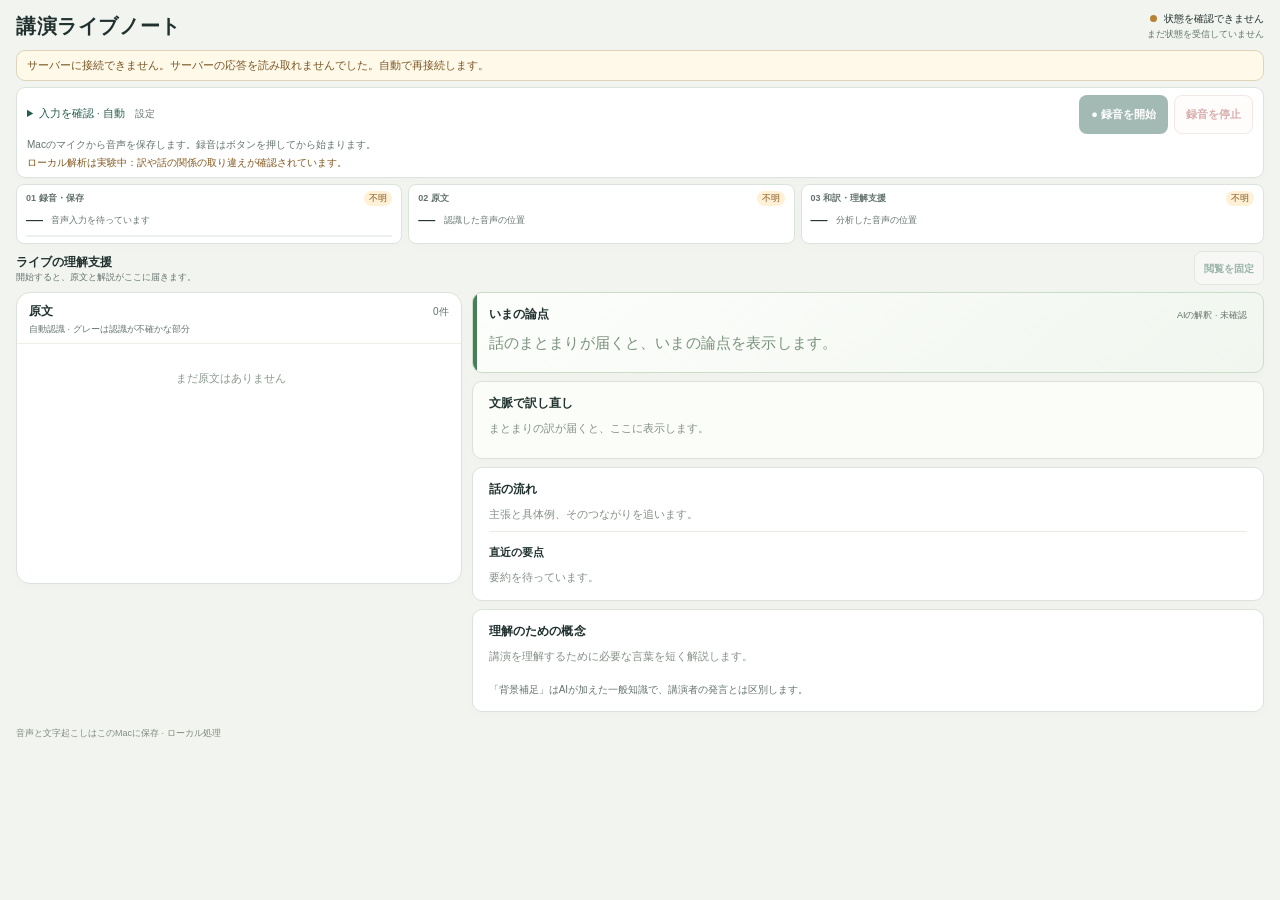
==== audio-array/lecture-dashboard/index.html @ 976c4508 "Initial standalone live lecture translation v0.9.0" ====
<!doctype html>
<html lang="ja">
<head>
  <meta charset="utf-8">
  <meta name="viewport" content="width=device-width, initial-scale=1">
  <meta name="color-scheme" content="light">
  <title>講演ライブノート</title>
  <link rel="stylesheet" href="style.css">
  <script src="app.js" defer></script>
</head>
<body>
  <header class="page-header">
    <div><p class="eyebrow">MACBOOK · 1 CHANNEL</p><h1>講演ライブノート</h1><p class="intro">聴きながら、いまの論点とつながりをつかむ。</p></div>
    <div class="connection"><span id="connection-dot" class="status-dot" data-tone="muted"></span><span id="connection-text">接続を確認中</span><small id="observed-at">サーバーの状態を取得しています</small></div>
  </header>
  <main>
    <div id="connection-warning" class="notice warning" role="status" hidden></div>
    <div id="session-message" class="notice reading-notice" role="status" hidden></div>
    <section class="setup panel" aria-label="録音の操作">
      <details id="setup-settings" class="setup-settings"><summary><span id="settings-summary">入力・言語・モデルを確認</span><span class="settings-hint">設定</span></summary>
      <div class="setup-fields">
        <label class="device-field">音声入力<select id="device-select"><option value="">入力を確認中…</option></select></label>
        <button id="devices-button" class="icon-button" type="button" title="音声入力を再取得" aria-label="音声入力を再取得">↻</button>
        <label>講演の言語<select id="language-select"><option value="auto">自動（日英）</option><option value="en">英語</option><option value="ja">日本語</option></select></label>
        <label>理解支援<select id="provider-select"><option value="local">ローカルAI</option><option value="off">オフ（原文のみ）</option></select></label>
      </div>
      <div class="setup-foot"><details><summary id="model-setting-summary">モデル設定</summary><label>モデル名（空欄で既定）<input id="model-input" type="text" placeholder="サーバーの既定モデル" autocomplete="off" maxlength="100" list="model-options"><datalist id="model-options"></datalist></label></details></div>
      <p id="cloud-notice" class="cloud-notice" hidden></p>
      <details id="preflight-details" class="preflight-details" hidden><summary id="preflight-summary">準備確認</summary><p id="preflight-message"></p><ul id="preflight-checks"></ul></details>
      <details id="agenda-card" class="agenda-card" hidden><summary id="agenda-heading">当日の予定</summary><ol id="agenda-list" class="agenda-list"></ol><p class="section-caption">予定の表示のみ。録音は自動で開始・停止しません。</p></details>
      </details>
      <div class="record-actions"><button id="start-button" class="button primary" type="button" disabled><span aria-hidden="true">●</span> 録音を開始</button><button id="stop-button" class="button stop" type="button" disabled>録音を停止</button></div>
      <p id="setup-hint" class="setup-hint">録音は開始ボタンを押してから始まります。</p>
      <p id="local-quality-note" class="quality-note">ローカル解析は実験中：訳や話の関係の取り違えが確認されています。</p>
      <p id="devices-error" class="error-text" hidden></p>
      <p id="action-message" class="action-message" role="status" hidden></p>
    </section>

    <section class="pipeline" aria-label="処理の進行">
      <div class="stage panel"><div class="stage-heading"><h2>01 <span id="capture-label">録音・保存</span></h2><span id="capture-state" class="pill" data-tone="muted">確認中</span></div><div class="stage-value" id="capture-time">—</div><div class="meter" role="meter" id="input-meter" aria-label="入力レベル" aria-valuemin="-60" aria-valuemax="0" aria-valuenow="-60"><span id="input-meter-fill"></span></div><p id="capture-detail" class="stage-detail">音声入力を待っています</p><p id="capture-error" class="error-text" hidden></p></div>
      <div class="stage panel"><div class="stage-heading"><h2>02 原文</h2><span id="asr-state" class="pill" data-tone="muted">待機</span></div><div class="stage-value" id="asr-time">—</div><p id="asr-detail" class="stage-detail">認識した音声の位置</p><p id="asr-error" class="error-text" hidden></p><details id="asr-failures" class="failed-intervals" hidden><summary id="asr-failures-summary">未認識の区間</summary><ul id="asr-failures-list"></ul></details></div>
      <div class="stage panel"><div class="stage-heading"><h2>03 和訳・理解支援</h2><span id="analysis-state" class="pill" data-tone="muted">待機</span></div><div class="stage-value" id="analysis-time">—</div><p id="analysis-detail" class="stage-detail">分析した音声の位置</p><p id="analysis-error" class="error-text" hidden></p><button id="retry-button" class="text-button" type="button" hidden>分析を再試行</button></div>
    </section>

    <div class="reading-toolbar"><div><h2 id="session-title">ライブの理解支援</h2><p id="session-detail">開始すると、原文と解説がここに届きます。</p></div><div class="reading-actions"><span id="new-count" class="new-count" hidden></span><button id="freeze-button" class="button secondary" type="button" aria-pressed="false" disabled>閲覧を固定</button><button id="latest-button" class="button primary small" type="button" hidden>最新へ戻る</button></div></div>
    <p id="freeze-notice" class="notice reading-notice" role="status" hidden>表示を固定しています。録音と処理は継続します。</p>

    <div class="reading-grid">
      <section class="panel transcript-panel" aria-labelledby="transcript-heading"><div class="section-heading"><div><h2 id="transcript-heading">原文</h2><p class="section-caption">自動認識 · グレーは認識が不確かな部分</p></div><span id="line-count" class="count">0件</span></div><div id="transcript" class="transcript" tabindex="0" aria-label="講演の原文"><div id="transcript-empty" class="transcript-empty"><p>まだ原文はありません</p></div></div></section>
      <div class="understanding-column">
        <details id="analysis-history" class="panel history-panel" hidden><summary><span id="history-heading">これまでの分析</span><span class="history-hint">選ぶと、その時点の解説を表示</span></summary><p id="history-caption" class="section-caption">画面には最新60件まで表示します。時刻は分析が根拠にした発言の位置です。</p><ol id="history-list" class="history-list" aria-label="分析履歴"></ol></details>
        <section class="focus panel" aria-labelledby="focus-heading"><div class="section-heading"><h2 id="focus-heading">いまの論点</h2><span class="ai-label">AIの解釈 · 未確認</span></div><p id="headline" class="headline empty">話のまとまりが届くと、いまの論点を表示します。</p><div id="headline-sources" class="sources"></div><details id="analysis-coverage" class="analysis-coverage" hidden><summary id="coverage-summary">参照した発言</summary><p id="analysis-caption" class="section-caption">その時点までの発言をもとに更新します。</p><p id="coverage-explanation">範囲内の全発言を参照した意味ではありません。直近の発言に、必要な過去の根拠を加えた抜粋です。</p><ul id="coverage-list"></ul></details></section>
        <section class="panel content-panel translation-panel" aria-labelledby="translation-heading"><div class="section-heading"><h2 id="translation-heading">文脈で訳し直し</h2><span id="translation-range" class="count"></span></div><p id="translation-status" class="translation-status" role="status" hidden></p><p id="translation-error" class="error-text" hidden></p><button id="translation-retry-button" class="text-button" type="button" hidden>翻訳を再試行</button><div id="translation-blocks" class="translation-blocks" tabindex="0" aria-label="公開された訳の履歴"></div><p id="translation-empty" class="empty">まとまりの訳が届くと、ここに表示します。</p><p id="translation-caption" class="section-caption"></p></section>
        <section class="panel content-panel" aria-labelledby="flow-heading"><div class="section-heading"><h2 id="flow-heading">話の流れ</h2></div><ol id="flow-list" class="flow-list"></ol><p id="flow-empty" class="empty">主張と具体例、そのつながりを追います。</p><div class="summary-section"><h3 id="summary-heading">直近の要点</h3><ul id="summary-list" class="summary-list"></ul><p id="summary-empty" class="empty">要約を待っています。</p></div></section>
        <section class="panel content-panel" aria-labelledby="concepts-heading"><div class="section-heading"><h2 id="concepts-heading">理解のための概念</h2></div><div id="concepts-list" class="concepts-list"></div><p id="concepts-empty" class="empty">講演を理解するために必要な言葉を短く解説します。</p><p class="section-caption">「背景補足」はAIが加えた一般知識で、講演者の発言とは区別します。</p></section>
      </div>
    </div>
  </main>
  <footer><span id="processing-caption">原音はこのMacに保存</span><span id="model-caption"></span></footer>
</body>
</html>
---- audio-array/lecture-dashboard/style.css ----
:root{--ink:#20312f;--muted:#64736f;--line:#dbe3dc;--page:#f2f4ef;--card:#fff;--green:#245d4d;--pale:#e4eee6;--amber:#82551b;--red:#a23e39;--shadow:0 3px 14px #23362a04}
*{box-sizing:border-box}body{margin:0;background:var(--page);color:var(--ink);font-family:-apple-system,BlinkMacSystemFont,"Hiragino Kaku Gothic ProN","Yu Gothic",sans-serif;font-size:14px;line-height:1.7}button,input,select{font:inherit}button,select,summary{cursor:pointer}button:disabled,select:disabled{cursor:default}button:disabled{opacity:.42}button:focus-visible,select:focus-visible,input:focus-visible,summary:focus-visible,[tabindex]:focus-visible{outline:3px solid #9e692b;outline-offset:3px}[hidden]{display:none!important}.page-header,main,footer{width:min(1320px,calc(100% - 64px));margin:auto}.page-header{padding:38px 0 26px;display:flex;justify-content:space-between;gap:24px;align-items:center}.eyebrow{font-size:10px;font-weight:700;letter-spacing:.2em;color:var(--green);margin:0 0 8px}h1,h2,h3,p{margin:0}h1{font-size:28px;font-weight:650;letter-spacing:.03em;line-height:1.4}.intro{color:var(--muted);margin-top:7px;font-size:13px}.connection{text-align:right;font-size:12px;white-space:nowrap}.connection small{display:block;color:var(--muted);font-size:11px}.status-dot{display:inline-block;width:7px;height:7px;border-radius:50%;background:#9ba59e;margin-right:7px}.status-dot[data-tone=good]{background:#408368}.status-dot[data-tone=warning]{background:#b88034}.panel{border:1px solid var(--line);border-radius:14px;background:var(--card);box-shadow:var(--shadow)}.setup{padding:19px 22px;display:grid;grid-template-columns:minmax(0,1fr) auto;gap:10px 22px}.setup-fields{display:flex;gap:12px;align-items:end}.setup label{display:flex;flex-direction:column;gap:5px;font-size:11px;font-weight:600;color:var(--muted)}select,input{min-width:130px;color:var(--ink);background:#fbfcfa;border:1px solid #cfdad1;border-radius:7px;padding:8px 28px 8px 10px;min-height:39px}.device-field{flex:1;max-width:330px}.device-field select{width:100%;min-width:140px;text-overflow:ellipsis}.icon-button{border:1px solid var(--line);border-radius:7px;background:white;color:var(--muted);font-size:20px;height:39px;width:36px;flex-shrink:0}.record-actions{display:flex;gap:8px;align-self:end}.button{border:1px solid transparent;border-radius:8px;padding:9px 14px;font-size:13px;font-weight:600;white-space:nowrap;line-height:1.5;transition:background .15s}.primary{background:var(--green);color:white}.primary:hover:not(:disabled){background:#184536}.primary span{font-size:10px;margin-right:5px}.stop{border-color:#e0c8c3;background:#fffafa;color:var(--red)}.stop:hover:not(:disabled){background:#fbece9}.secondary{background:white;border-color:#cbd7ce;color:var(--green)}.secondary:hover:not(:disabled){background:#eaf1eb}.small{padding:8px 12px}.setup-foot{grid-column:1/-1;display:flex;justify-content:space-between;gap:16px;color:var(--muted);font-size:11px}.setup-foot details{min-width:82px;text-align:right}.setup-foot details[open]{width:280px;max-width:100%}.setup-foot details label{margin-top:8px;text-align:left}.setup-foot input{width:100%;font-size:12px}.error-text{color:var(--red);font-size:12px;overflow-wrap:anywhere;white-space:pre-wrap;margin-top:8px}.setup>.error-text,.action-message{grid-column:1/-1}.action-message{font-size:12px;color:var(--green);padding-top:3px}.action-message[data-tone=warning]{color:var(--amber)}.notice{border:1px solid #ded4b9;background:#fff9e9;border-radius:9px;color:#795623;padding:11px 15px;font-size:12px;margin:0 0 14px;white-space:pre-wrap}.pipeline{display:grid;grid-template-columns:repeat(3,minmax(0,1fr));gap:14px;margin-top:14px}.stage{padding:17px 20px}.stage-heading{display:flex;justify-content:space-between;align-items:center;gap:8px}.stage h2{font-size:11px;font-weight:650;color:var(--muted);letter-spacing:.025em}.pill{font-size:10px;border-radius:20px;padding:2px 9px;background:#eef0ed;color:var(--muted);white-space:nowrap}.pill[data-tone=good]{background:#e7f1e9;color:#2c6a4c}.pill[data-tone=warning]{background:#fff0d6;color:var(--amber)}.pill[data-tone=error]{background:#ffebe8;color:var(--red)}.stage-value{font-size:29px;line-height:1.3;letter-spacing:.02em;font-variant-numeric:tabular-nums;margin:12px 0 7px;font-weight:500}.stage-detail{font-size:11px;color:var(--muted);min-height:19px}.meter{height:3px;background:#edf1ed;border-radius:3px;overflow:hidden;margin:8px 0 6px}.meter>span{height:100%;display:block;width:0;background:#629b76;transition:width .3s}.stage:not(:first-child) .stage-detail{margin-top:18px}.text-button{color:var(--green);font-size:12px;background:none;border:0;padding:5px 0;text-decoration:underline;text-underline-offset:3px}.reading-toolbar{display:flex;align-items:center;justify-content:space-between;gap:20px;padding:27px 1px 16px}.reading-toolbar h2{font-size:16px;font-weight:600;overflow-wrap:anywhere}.reading-toolbar p{font-size:11px;color:var(--muted);margin-top:3px}.reading-actions{display:flex;align-items:center;gap:10px}.new-count{font-size:11px;color:var(--green);white-space:nowrap}.reading-notice{background:#eaf0e8;color:var(--green);border-color:#cadbca}.reading-grid{display:grid;grid-template-columns:minmax(0,1fr) 330px;gap:18px}.main-column,.side-column{display:flex;flex-direction:column;gap:18px;min-width:0}.focus{padding:25px 28px;background:linear-gradient(140deg,#fcfefb,#f1f6ef);border-color:#cbdcc9;position:relative;overflow:hidden}.focus:before{content:"";position:absolute;left:0;top:0;bottom:0;width:4px;background:#477e58}.section-heading{display:flex;align-items:center;justify-content:space-between;gap:12px;margin-bottom:16px}.section-heading h2{font-size:13px;font-weight:650;letter-spacing:.01em}.ai-label{font-size:10px;line-height:1.5;color:var(--muted);white-space:nowrap}.headline{font-size:23px;line-height:1.7;letter-spacing:.01em;font-weight:550;white-space:pre-wrap;overflow-wrap:anywhere}.headline.empty{font-size:20px;font-weight:400;line-height:1.85;color:#79917c}.sources{display:flex;flex-wrap:wrap;gap:5px;margin-top:7px}.source-button{font-size:10px;font-variant-numeric:tabular-nums;border:1px solid #d5e0d4;border-radius:5px;background:#f7faf5;color:#42644d;padding:1px 6px;line-height:1.6}.source-button:hover:not(:disabled){background:#e3eddf}.flow-section{margin-top:23px;padding-top:18px;border-top:1px solid #d8e3d4}.flow-section h3{font-size:12px;font-weight:600;margin-bottom:12px}.flow-list{list-style:none;padding:0;margin:0;counter-reset:flow}.flow-list>li{position:relative;counter-increment:flow;padding:0 0 15px 29px;font-size:13px;line-height:1.85;white-space:pre-wrap;overflow-wrap:anywhere}.flow-list>li:last-child{padding-bottom:0}.flow-list>li:before{content:counter(flow);position:absolute;top:2px;left:0;width:19px;height:19px;border-radius:50%;background:#deead8;color:#466546;font-size:10px;line-height:19px;text-align:center;font-weight:600}.section-caption{font-size:10px;color:var(--muted);line-height:1.8;margin-top:17px;overflow-wrap:anywhere}.empty{color:#849087;font-size:12px;line-height:1.9}.content-panel{padding:22px 24px}.summary-list,.questions-list{list-style:none;margin:0;padding:0}.summary-list li,.questions-list li{padding:0 0 13px 15px;position:relative;white-space:pre-wrap;overflow-wrap:anywhere;font-size:13px}.summary-list li:last-child,.questions-list li:last-child{padding-bottom:0}.summary-list li:before{content:"";height:4px;width:4px;background:#7a9881;border-radius:50%;position:absolute;left:0;top:11px}.questions-list li{padding-left:21px}.questions-list li:before{content:"?";position:absolute;left:0;top:1px;color:#718f70;font-size:13px;font-weight:600}.questions-panel{background:#fafcf8}.concept{padding:15px 0;border-bottom:1px solid #e4e9e1}.concept:first-child{padding-top:0}.concept:last-child{padding-bottom:0;border-bottom:none}.concept-header{display:flex;flex-wrap:wrap;align-items:center;gap:8px;margin-bottom:6px}.concept h3{font-size:14px;overflow-wrap:anywhere;max-width:100%}.basis{font-size:9px;color:#4f7560;background:#edf3ec;border-radius:4px;padding:1px 5px}.basis[data-background=true]{color:#8a662e;background:#faf1dd}.concept>p{font-size:12px;color:#52635b;white-space:pre-wrap;overflow-wrap:anywhere}.transcript-panel{overflow:hidden}.transcript-panel>.section-heading{padding:20px 24px 14px;margin:0}.transcript-panel .section-caption{margin-top:5px}.count{font-size:10px;color:var(--muted);white-space:nowrap}.transcript{max-height:540px;min-height:230px;overflow:auto;scrollbar-gutter:stable;border-top:1px solid #edf0e9}.transcript-empty{padding:34px 22px;text-align:center;color:#8a978d;font-size:13px}.transcript-empty>span{font-size:34px;line-height:1.3;color:#9bac9b}.transcript-empty small{font-size:11px}.transcript-line{padding:16px 24px;border-bottom:1px solid #edf0e9;scroll-margin:12px}.transcript-line:last-child{border-bottom:0}.transcript-line:focus{outline-offset:-3px;background:#fff9e4}.line-meta{display:flex;align-items:center;gap:8px;font-size:10px;color:#7b8a7e;margin-bottom:5px;font-variant-numeric:tabular-nums}.uncertain{color:#a16e26;background:#fbf0d9;border-radius:3px;padding:0 5px}.line-original{font-size:13px;line-height:1.9;overflow-wrap:anywhere;white-space:pre-wrap}.line-translation{font-size:13px;line-height:1.9;color:#395f4b;overflow-wrap:anywhere;white-space:pre-wrap;margin-top:7px;padding-left:10px;border-left:2px solid #cbdcca}.translation-pending{font-size:10px;color:#94a08f;margin-top:5px}footer{padding:27px 0 32px;color:#7f8a80;font-size:10px}footer span:not(:empty):before{content:" · "}
.failed-intervals{font-size:11px;color:var(--amber);margin-top:7px}.failed-intervals ul{padding-left:18px;margin:5px 0 0;max-height:130px;overflow:auto;font-variant-numeric:tabular-nums}
.history-panel{padding:16px 22px}.history-panel>summary{font-size:12px;font-weight:600;color:var(--green)}.history-hint{display:inline-block;margin-left:12px;font-size:10px;font-weight:400;color:var(--muted)}.history-panel>.section-caption{margin-top:10px}.history-list{list-style:none;padding:0;margin:10px 0 0;max-height:260px;overflow:auto;scrollbar-gutter:stable}.history-list li+li{border-top:1px solid #e6ece3}.history-button{display:flex;align-items:baseline;gap:12px;width:100%;text-align:left;background:transparent;border:0;border-radius:6px;padding:11px 8px;color:var(--ink)}.history-button:hover{background:#f0f5ed}.history-button[aria-pressed=true]{background:#e5efdf;color:var(--green)}.history-time{flex-shrink:0;min-width:45px;font-size:11px;font-variant-numeric:tabular-nums;color:var(--green)}.history-headline{font-size:12px;line-height:1.8;overflow-wrap:anywhere}.history-button:focus-visible{outline-offset:-3px}
.analysis-coverage{font-size:10px;color:var(--muted);margin-top:10px}.analysis-coverage summary{color:#4f7058}.analysis-coverage>p{margin-top:8px}.analysis-coverage ul{padding:0;list-style:none;max-height:170px;overflow:auto;margin:8px 0 0}.analysis-coverage li{display:flex;align-items:center;gap:8px;padding:4px 0;font-variant-numeric:tabular-nums}.analysis-coverage li>span{min-width:80px}
.quality-note{grid-column:1/-1;font-size:11px;color:var(--amber)}
.cloud-notice{grid-column:1/-1;font-size:11px;color:var(--muted);line-height:1.8;white-space:pre-line}footer #processing-caption:before{content:none}
.preflight-details{grid-column:1/-1;font-size:11px;color:var(--muted)}.preflight-details summary{color:var(--green)}.preflight-details summary[data-tone=warning]{color:var(--amber)}.preflight-details>p{margin-top:6px}.preflight-details ul{list-style:none;padding:0;margin:6px 0;display:grid;grid-template-columns:repeat(2,minmax(0,1fr));gap:6px 18px}.preflight-details li{display:flex;flex-direction:column}.preflight-details strong{font-weight:600;color:var(--green)}.preflight-details li[data-tone=warning] strong{color:var(--amber)}.preflight-details span{overflow-wrap:anywhere}.agenda-card>summary{font-size:12px;font-weight:600;color:var(--green)}.agenda-list{list-style:none;margin:10px 0 0;padding:0;font-size:11px}.agenda-list li{display:flex;gap:10px;padding:4px 0;line-height:1.55}.agenda-list time{min-width:38px;font-variant-numeric:tabular-nums;color:var(--green)}.agenda-list span{overflow-wrap:anywhere}.agenda-card .section-caption{font-size:9px}
/* Keep the live argument in the first desktop viewport; controls retain their hit area. */
@media(min-width:1101px){
  .page-header{padding:8px 0}
  .eyebrow{font-size:8px;line-height:1.3;margin-bottom:2px}
  .page-header h1{font-size:22px;line-height:1.3}
  .intro{font-size:11px;line-height:1.5;margin-top:2px}
  .notice{padding:6px 12px;margin-bottom:8px;line-height:1.5}
  .setup{padding:10px 18px;gap:4px 16px}
  .setup label{font-size:10px;line-height:1.4;gap:3px}
  .setup select,.setup input{min-height:39px;font-size:12px;line-height:1.4}
  .record-actions .button,.reading-actions .button{min-height:39px}
  .setup-foot{font-size:10px;line-height:1.5}
  .quality-note,.cloud-notice,.action-message{font-size:10px;line-height:1.5}
  .pipeline{gap:10px;margin-top:10px}
  .stage{padding:9px 14px}
  .stage h2{font-size:10px;line-height:1.4}
  .stage-value{font-size:24px;line-height:1.2;margin:5px 0 2px}
  .meter{margin:3px 0}
  .stage-detail{font-size:10px;line-height:1.5;min-height:15px}
  .stage:not(:first-child) .stage-detail{margin-top:9px}
  .reading-toolbar{padding:10px 1px 6px}
  .reading-toolbar h2{font-size:14px;line-height:1.4}
  .reading-toolbar p{font-size:10px;line-height:1.5;margin-top:2px}
  .reading-grid{gap:14px}
  .main-column,.side-column{gap:10px}
  .history-panel{padding:7px 18px}
  .history-panel>summary{line-height:1.6}
  .focus{padding:16px 24px}
  .section-heading{margin-bottom:8px}
  .section-heading h2{line-height:1.4}
  .headline{font-size:21px;line-height:1.55}
  .headline.empty{font-size:18px;line-height:1.6}
  .flow-section{margin-top:16px;padding-top:12px}
  .flow-section h3{margin-bottom:8px}
  .flow-list>li{padding-bottom:10px}
  .content-panel{padding:18px 22px}
}
@media(min-width:1440px){.page-header,main,footer{width:min(1360px,calc(100% - 96px))}.reading-grid{grid-template-columns:minmax(0,1fr) 370px}}
@media(max-width:1100px){.setup{grid-template-columns:1fr}.setup-fields{flex-wrap:wrap}.record-actions{justify-self:start}.setup-foot{flex-wrap:wrap}.reading-grid{grid-template-columns:minmax(0,1fr) 290px}.focus{padding:22px}.content-panel{padding:20px}.stage{padding:15px}.stage-heading{align-items:start}.stage h2{max-width:90px}}
@media(max-width:780px){.page-header,main,footer{width:calc(100% - 32px)}.page-header{padding:25px 0 20px;align-items:start}.page-header h1{font-size:23px}.eyebrow{font-size:8px}.connection{font-size:10px;padding-top:3px}.connection small{max-width:125px;font-size:9px;white-space:normal}.intro{font-size:11px}.setup{padding:16px}.setup-fields{gap:10px}.device-field{max-width:none;flex-basis:calc(100% - 46px)}.setup-fields>label:not(.device-field){flex:1}.setup-fields select{min-width:0}.setup-foot{font-size:10px}.pipeline{gap:8px}.stage{padding:12px 10px}.stage-heading{flex-direction:column;gap:6px}.stage h2{max-width:none;font-size:9px}.pill{font-size:9px;padding:1px 6px}.stage-value{font-size:24px}.stage-detail{font-size:9px;line-height:1.7}.reading-grid{grid-template-columns:1fr}.side-column{display:grid;grid-template-columns:1fr 1fr;align-items:start}.reading-toolbar{align-items:start;padding-top:24px}.reading-toolbar h2{font-size:14px}.reading-actions{gap:7px;flex-wrap:wrap;justify-content:end}.reading-actions .button{font-size:11px;padding:8px 10px}.new-count{width:100%;text-align:right;font-size:10px}.headline{font-size:21px}.main-column,.side-column,.reading-grid{gap:14px}.transcript{max-height:420px}.stage:not(:first-child) .stage-detail{margin-top:18px}}
@media(max-width:480px){.page-header{gap:10px}.page-header h1{font-size:21px}.intro{max-width:200px}.connection small{max-width:100px}.setup-fields{gap:8px}.record-actions{width:100%}.record-actions .button{flex:1;font-size:12px}.side-column{grid-template-columns:1fr}.focus,.content-panel{padding:20px}.section-heading{gap:8px}.section-heading h2{font-size:12px}.ai-label{font-size:9px}.headline.empty{font-size:17px}.stage-value{font-size:21px}.stage h2{font-size:8px}.stage-detail{font-size:8px}.reading-toolbar>div:first-child{min-width:0}.reading-actions{flex-shrink:0;max-width:155px}.transcript-line{padding:15px 19px}.transcript-panel>.section-heading{padding:18px 19px 12px}.transcript-panel .section-caption{font-size:9px}}
@media(prefers-reduced-motion:reduce){*{transition:none!important;scroll-behavior:auto!important}}

/* Reading workspace: original speech stays beside the interpretation. */
.page-header,main,footer{width:min(1320px,calc(100% - 32px))}
.page-header{padding:10px 0 8px;gap:16px}.page-header h1{font-size:20px;line-height:1.4}.eyebrow,.intro{display:none}.connection{font-size:10px}.connection small{font-size:9px}
.notice{padding:6px 10px;margin-bottom:6px;font-size:11px;line-height:1.5}
.setup{padding:7px 10px;grid-template-columns:minmax(0,1fr) auto;gap:3px 12px;border-radius:9px}.setup-settings{min-width:0;align-self:start}.setup-settings>summary{min-height:39px;padding:9px 0;font-size:11px;color:var(--green);white-space:nowrap;overflow:hidden;text-overflow:ellipsis}.settings-hint{margin-left:10px;color:var(--muted);font-size:10px}.setup-fields{flex-wrap:wrap;gap:8px;margin:8px 0;align-items:end}.setup label{font-size:10px;gap:3px}.setup select,.setup input{min-height:39px;font-size:12px}.setup-fields>label{min-width:0}.device-field{max-width:none;flex:1;min-width:180px!important}.setup-foot{display:block;font-size:10px;margin:8px 0}.setup-foot details{text-align:left;min-width:0}.setup-foot details[open]{width:100%}.setup .preflight-details{margin:7px 0}.setup .preflight-details ul{grid-template-columns:1fr}.setup .agenda-card{margin-top:8px}.record-actions{align-self:start;justify-self:end;gap:6px}.record-actions .button{min-height:39px;font-size:11px;padding:8px 11px}.setup-hint,.quality-note{grid-column:1/-1;font-size:10px;line-height:1.5;color:var(--muted)}.quality-note{color:var(--amber)}.cloud-notice{font-size:10px;line-height:1.7;margin:5px 0}.action-message{font-size:11px;line-height:1.5}
.pipeline{grid-template-columns:1fr 1fr 1.2fr;gap:6px;margin-top:6px}.stage{display:grid;grid-template-columns:auto minmax(0,1fr);column-gap:8px;padding:6px 9px;border-radius:8px;align-content:start}.stage-heading{grid-column:1/-1;display:flex;flex-direction:row;align-items:center;gap:5px;margin-bottom:2px}.stage h2{font-size:9px;line-height:1.4;max-width:none;letter-spacing:0}.pill{font-size:9px;line-height:1.5;padding:1px 5px}.stage-value{grid-row:2;grid-column:1;font-size:17px;line-height:1.4;margin:0}.stage-detail,.stage:not(:first-child) .stage-detail{grid-row:2;grid-column:2;font-size:9px;line-height:1.4;min-height:0;margin:0;align-self:center;overflow-wrap:anywhere}.meter{grid-column:1/-1;grid-row:3;height:2px;margin:3px 0 0}.stage .error-text,.stage .failed-intervals,.stage .text-button{grid-column:1/-1;font-size:10px;margin-top:4px}
.reading-toolbar{padding:7px 0;gap:8px;align-items:center}.reading-toolbar h2{font-size:12px;line-height:1.5}.reading-toolbar p{font-size:9px;line-height:1.4;max-width:420px;white-space:nowrap;overflow:hidden;text-overflow:ellipsis;margin:0}.reading-actions{gap:6px;flex-wrap:wrap}.reading-actions .button{min-height:34px;font-size:10px;padding:6px 9px}.new-count{font-size:10px}
.reading-grid{display:grid;grid-template-columns:minmax(200px,.36fr) minmax(0,.64fr);gap:10px;align-items:start}.understanding-column{min-width:0;display:flex;flex-direction:column;gap:8px}.transcript-panel{position:sticky;top:8px;min-width:0;align-self:start}.transcript-panel>.section-heading{padding:10px 12px 8px;align-items:start;gap:6px}.transcript-panel .section-caption{font-size:9px;line-height:1.4;margin-top:3px}.transcript{max-height:calc(100dvh - 280px);min-height:240px;overflow:auto;scrollbar-gutter:stable;padding:5px 0}.transcript-line{padding:4px 12px;border:0;scroll-margin:8px}.line-original{font-size:12px;line-height:1.8;color:inherit}.transcript-line.uncertain-source{color:#8b9390}.transcript-line:focus{background:#fff5d6;outline-offset:-2px}.transcript-empty{padding:20px 12px;font-size:11px}
.focus,.content-panel{padding:13px 16px;border-radius:10px}.section-heading{margin-bottom:7px;align-items:baseline}.section-heading h2{font-size:12px;line-height:1.4}.ai-label{font-size:9px;white-space:nowrap}.headline{font-size:19px;line-height:1.55}.headline.empty{font-size:15px;line-height:1.7}.section-caption{font-size:10px;line-height:1.6}.sources{margin-top:4px}.source-disclosure{font-size:9px;color:var(--muted)}.source-disclosure>summary{display:list-item;width:max-content;line-height:1.5}.source-chips{display:flex;flex-wrap:wrap;gap:4px;padding:5px 0}.source-button{font-size:9px;padding:2px 5px}.analysis-coverage{font-size:9px;margin-top:5px}.analysis-coverage>p{margin-top:5px}.analysis-coverage li{padding:2px 0}.history-panel{padding:6px 12px;border-radius:8px}.history-panel>summary{font-size:10px;line-height:1.5}.history-hint{font-size:9px;margin-left:7px}
.translation-panel{background:#fbfdf8}.translation-panel .section-heading{flex-wrap:wrap;gap:3px 10px}.translation-blocks{max-height:280px;overflow:auto;scrollbar-gutter:stable}.translation-block+.translation-block{border-top:1px solid #e3eadf;padding-top:9px;margin-top:9px}.block-translation-text{font-size:14px;line-height:1.9;white-space:pre-wrap;overflow-wrap:anywhere;color:#2d463a}.block-evidence{display:flex;align-items:baseline;gap:9px;margin-top:5px}.block-range{font-size:9px;color:var(--muted);font-variant-numeric:tabular-nums}.translation-panel>.section-caption{margin-top:7px;font-size:9px}.translation-panel .empty{font-size:11px}.flow-list>li{padding-bottom:9px}.flow-list p,.summary-list p{font-size:12px;line-height:1.75}.summary-section{border-top:1px solid #e6ece1;margin-top:8px;padding-top:11px}.summary-section h3{font-size:11px;margin-bottom:6px}.summary-list{font-size:12px}.summary-list li{margin-top:7px}.concept{padding:10px 0}.concept h3{font-size:12px}.concept>p{font-size:12px;line-height:1.75}.empty{font-size:11px;line-height:1.7}footer{padding:14px 0;font-size:9px}
@media(max-width:800px){.reading-grid{grid-template-columns:minmax(200px,.36fr) minmax(0,.64fr)}.history-hint{display:none}.focus,.content-panel{padding:11px 12px}.headline{font-size:17px}.block-translation-text{font-size:13px}.stage{padding:5px 7px;column-gap:5px}.stage-heading{gap:3px}.stage h2{font-size:8px}.pill{font-size:8px}.stage-detail,.stage:not(:first-child) .stage-detail{font-size:8px}.reading-toolbar p{max-width:260px}.setup-fields{gap:6px}.setup select{min-width:100px}.settings-hint{display:none}}
@media(max-width:560px){.page-header,main,footer{width:calc(100% - 20px)}.page-header h1{font-size:18px}.connection{font-size:9px}.connection small{max-width:110px}.setup{grid-template-columns:1fr}.record-actions{justify-self:start;grid-row:1}.record-actions .button{flex:none}.setup-settings>summary{min-height:30px;padding:5px 0}.reading-grid{grid-template-columns:1fr}.transcript-panel{position:static}.transcript{max-height:220px;min-height:120px}.reading-toolbar h2{font-size:11px}.reading-toolbar p{max-width:180px}.reading-actions{max-width:150px}.reading-actions .button{font-size:10px}.new-count{font-size:9px}.stage-heading{flex-wrap:wrap}.stage-value{font-size:16px}.stage-detail,.stage:not(:first-child) .stage-detail{font-size:8px}.translation-blocks{max-height:320px}.preflight-details ul{grid-template-columns:1fr}}

/* Newest visible utterance; gray text continues to indicate uncertain recognition. */
.transcript-line.latest-source{background:#fff4bf;box-shadow:inset 3px 0 #d4a72c}
.translation-status{font-size:10px;line-height:1.6;color:var(--muted);margin:0 0 7px;overflow-wrap:anywhere}.translation-status[data-tone=warning]{color:var(--amber)}.translation-panel>.error-text{font-size:10px;margin:0 0 6px}.translation-panel>.text-button{font-size:10px;margin:0 0 7px}
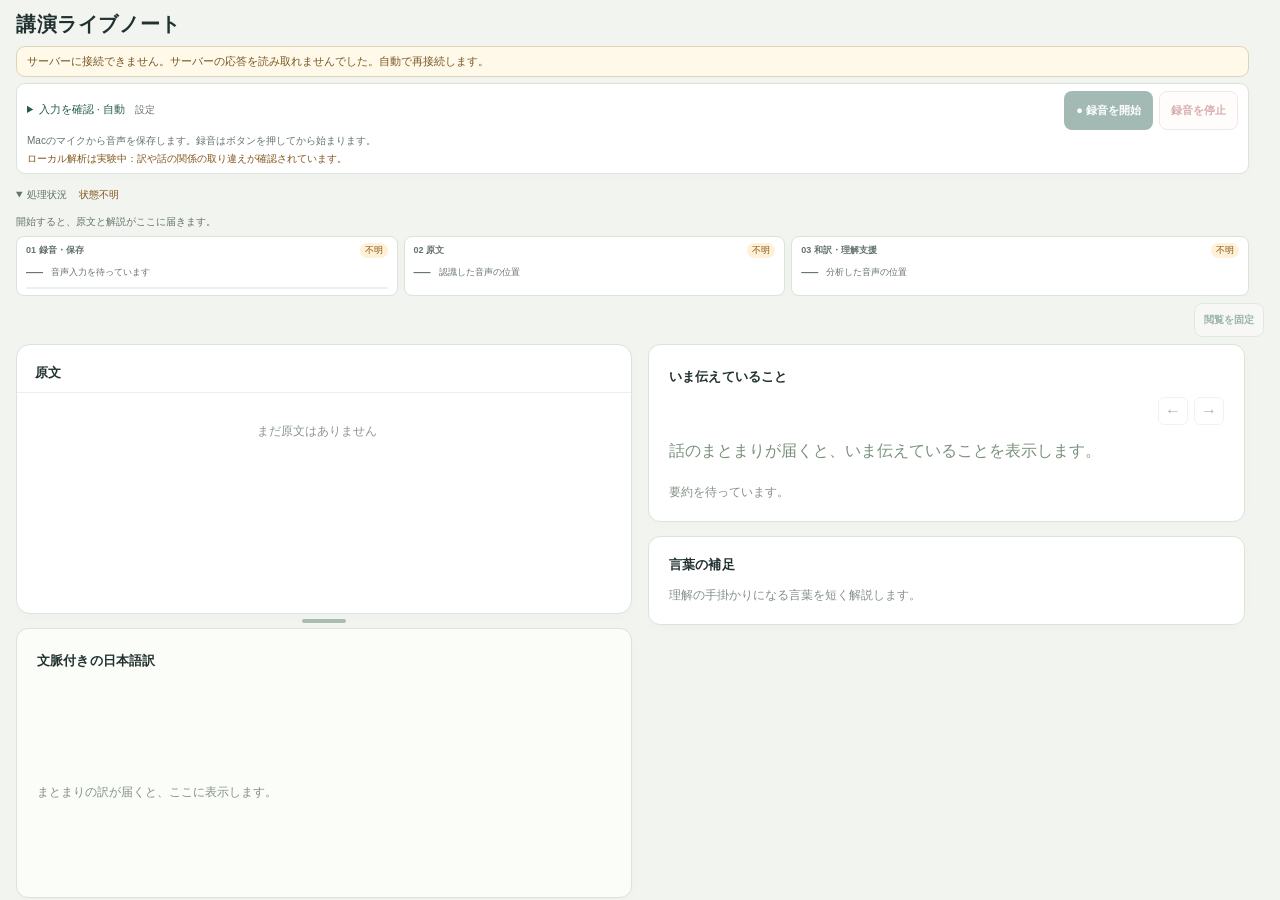
==== commit 62fd0356: "Preserve reading history and simplify the lecture dashboard" ====
--- a/audio-array/lecture-dashboard/index.html
+++ b/audio-array/lecture-dashboard/index.html
@@ -9,11 +9,9 @@
   <script src="app.js" defer></script>
 </head>
 <body>
-  <header class="page-header">
-    <div><p class="eyebrow">MACBOOK · 1 CHANNEL</p><h1>講演ライブノート</h1><p class="intro">聴きながら、いまの論点とつながりをつかむ。</p></div>
-    <div class="connection"><span id="connection-dot" class="status-dot" data-tone="muted"></span><span id="connection-text">接続を確認中</span><small id="observed-at">サーバーの状態を取得しています</small></div>
-  </header>
+  <header class="page-header"><h1>講演ライブノート</h1></header>
   <main>
+    <div class="controls-region">
     <div id="connection-warning" class="notice warning" role="status" hidden></div>
     <div id="session-message" class="notice reading-notice" role="status" hidden></div>
     <section class="setup panel" aria-label="録音の操作">
@@ -33,29 +31,70 @@
       <p id="setup-hint" class="setup-hint">録音は開始ボタンを押してから始まります。</p>
       <p id="local-quality-note" class="quality-note">ローカル解析は実験中：訳や話の関係の取り違えが確認されています。</p>
       <p id="devices-error" class="error-text" hidden></p>
-      <p id="action-message" class="action-message" role="status" hidden></p>
     </section>
+    <p id="action-message" class="action-message" role="status" hidden></p>
 
-    <section class="pipeline" aria-label="処理の進行">
+    <details id="processing-details" class="processing-details">
+      <summary>処理状況 <span id="processing-overview">準備中</span></summary>
+      <p id="session-detail" class="section-caption">開始すると、原文と解説がここに届きます。</p>
+      <section class="pipeline" aria-label="処理の進行">
       <div class="stage panel"><div class="stage-heading"><h2>01 <span id="capture-label">録音・保存</span></h2><span id="capture-state" class="pill" data-tone="muted">確認中</span></div><div class="stage-value" id="capture-time">—</div><div class="meter" role="meter" id="input-meter" aria-label="入力レベル" aria-valuemin="-60" aria-valuemax="0" aria-valuenow="-60"><span id="input-meter-fill"></span></div><p id="capture-detail" class="stage-detail">音声入力を待っています</p><p id="capture-error" class="error-text" hidden></p></div>
       <div class="stage panel"><div class="stage-heading"><h2>02 原文</h2><span id="asr-state" class="pill" data-tone="muted">待機</span></div><div class="stage-value" id="asr-time">—</div><p id="asr-detail" class="stage-detail">認識した音声の位置</p><p id="asr-error" class="error-text" hidden></p><details id="asr-failures" class="failed-intervals" hidden><summary id="asr-failures-summary">未認識の区間</summary><ul id="asr-failures-list"></ul></details></div>
       <div class="stage panel"><div class="stage-heading"><h2>03 和訳・理解支援</h2><span id="analysis-state" class="pill" data-tone="muted">待機</span></div><div class="stage-value" id="analysis-time">—</div><p id="analysis-detail" class="stage-detail">分析した音声の位置</p><p id="analysis-error" class="error-text" hidden></p><button id="retry-button" class="text-button" type="button" hidden>分析を再試行</button></div>
-    </section>
+      </section>
+    </details>
 
-    <div class="reading-toolbar"><div><h2 id="session-title">ライブの理解支援</h2><p id="session-detail">開始すると、原文と解説がここに届きます。</p></div><div class="reading-actions"><span id="new-count" class="new-count" hidden></span><button id="freeze-button" class="button secondary" type="button" aria-pressed="false" disabled>閲覧を固定</button><button id="latest-button" class="button primary small" type="button" hidden>最新へ戻る</button></div></div>
-    <p id="freeze-notice" class="notice reading-notice" role="status" hidden>表示を固定しています。録音と処理は継続します。</p>
+    </div>
+
+    <div class="reading-toolbar"><div class="reading-actions"><button id="freeze-button" class="button secondary" type="button" aria-pressed="false" disabled>閲覧を固定</button><button id="latest-button" class="button primary small" type="button" hidden>最新へ戻る</button></div></div>
 
     <div class="reading-grid">
-      <section class="panel transcript-panel" aria-labelledby="transcript-heading"><div class="section-heading"><div><h2 id="transcript-heading">原文</h2><p class="section-caption">自動認識 · グレーは認識が不確かな部分</p></div><span id="line-count" class="count">0件</span></div><div id="transcript" class="transcript" tabindex="0" aria-label="講演の原文"><div id="transcript-empty" class="transcript-empty"><p>まだ原文はありません</p></div></div></section>
+      <div id="source-column" class="source-column">
+        <section id="transcript-panel" class="panel transcript-panel" aria-labelledby="transcript-heading">
+          <div class="section-heading">
+            <h2 id="transcript-heading">原文</h2>
+            <details id="asr-schedule" class="schedule" aria-live="off" hidden>
+              <summary id="asr-schedule-summary"><span id="asr-schedule-ring" class="schedule-ring" aria-hidden="true"></span><span id="asr-schedule-compact"></span></summary>
+              <div class="schedule-popover"><span id="asr-schedule-text"></span></div>
+            </details>
+          </div>
+          <div id="transcript" class="transcript" tabindex="0" aria-label="講演の原文"><div id="transcript-empty" class="transcript-empty"><p>まだ原文はありません</p></div></div>
+        </section>
+        <div id="source-splitter" class="source-splitter" role="separator" tabindex="0" aria-label="原文と日本語訳の高さを調整" aria-orientation="horizontal" aria-controls="transcript-panel translation-panel" aria-valuemin="25" aria-valuemax="75" aria-valuenow="50" aria-valuetext="原文50%、日本語訳50%" title="ドラッグ・上下キーで高さを調整、ダブルクリックで半分に戻す"><span aria-hidden="true"></span></div>
+        <section id="translation-panel" class="panel content-panel translation-panel" aria-labelledby="translation-heading">
+          <div class="section-heading">
+            <h2 id="translation-heading">文脈付きの日本語訳</h2>
+            <details id="translation-schedule" class="schedule" aria-live="off" hidden>
+              <summary id="translation-schedule-summary"><span id="translation-schedule-ring" class="schedule-ring" aria-hidden="true"></span><span id="translation-schedule-compact"></span></summary>
+              <div class="schedule-popover"><span id="translation-schedule-text"></span><button id="translation-pause-retries" class="text-button" type="button" hidden>自動再試行を保留</button></div>
+            </details>
+          </div>
+          <p id="translation-error" class="error-text" hidden></p><button id="translation-retry-button" class="text-button" type="button" hidden>翻訳を再試行</button>
+          <div id="translation-blocks" class="translation-blocks" tabindex="0" aria-label="公開された訳の履歴"></div>
+          <p id="translation-empty" class="empty">まとまりの訳が届くと、ここに表示します。</p>
+        </section>
+      </div>
       <div class="understanding-column">
-        <details id="analysis-history" class="panel history-panel" hidden><summary><span id="history-heading">これまでの分析</span><span class="history-hint">選ぶと、その時点の解説を表示</span></summary><p id="history-caption" class="section-caption">画面には最新60件まで表示します。時刻は分析が根拠にした発言の位置です。</p><ol id="history-list" class="history-list" aria-label="分析履歴"></ol></details>
-        <section class="focus panel" aria-labelledby="focus-heading"><div class="section-heading"><h2 id="focus-heading">いまの論点</h2><span class="ai-label">AIの解釈 · 未確認</span></div><p id="headline" class="headline empty">話のまとまりが届くと、いまの論点を表示します。</p><div id="headline-sources" class="sources"></div><details id="analysis-coverage" class="analysis-coverage" hidden><summary id="coverage-summary">参照した発言</summary><p id="analysis-caption" class="section-caption">その時点までの発言をもとに更新します。</p><p id="coverage-explanation">範囲内の全発言を参照した意味ではありません。直近の発言に、必要な過去の根拠を加えた抜粋です。</p><ul id="coverage-list"></ul></details></section>
-        <section class="panel content-panel translation-panel" aria-labelledby="translation-heading"><div class="section-heading"><h2 id="translation-heading">文脈で訳し直し</h2><span id="translation-range" class="count"></span></div><p id="translation-status" class="translation-status" role="status" hidden></p><p id="translation-error" class="error-text" hidden></p><button id="translation-retry-button" class="text-button" type="button" hidden>翻訳を再試行</button><div id="translation-blocks" class="translation-blocks" tabindex="0" aria-label="公開された訳の履歴"></div><p id="translation-empty" class="empty">まとまりの訳が届くと、ここに表示します。</p><p id="translation-caption" class="section-caption"></p></section>
-        <section class="panel content-panel" aria-labelledby="flow-heading"><div class="section-heading"><h2 id="flow-heading">話の流れ</h2></div><ol id="flow-list" class="flow-list"></ol><p id="flow-empty" class="empty">主張と具体例、そのつながりを追います。</p><div class="summary-section"><h3 id="summary-heading">直近の要点</h3><ul id="summary-list" class="summary-list"></ul><p id="summary-empty" class="empty">要約を待っています。</p></div></section>
-        <section class="panel content-panel" aria-labelledby="concepts-heading"><div class="section-heading"><h2 id="concepts-heading">理解のための概念</h2></div><div id="concepts-list" class="concepts-list"></div><p id="concepts-empty" class="empty">講演を理解するために必要な言葉を短く解説します。</p><p class="section-caption">「背景補足」はAIが加えた一般知識で、講演者の発言とは区別します。</p></section>
+        <section class="focus panel" aria-labelledby="focus-heading">
+          <div class="section-heading">
+            <h2 id="focus-heading">いま伝えていること</h2>
+            <details id="analysis-schedule" class="schedule" aria-live="off" hidden>
+              <summary id="analysis-schedule-summary"><span id="analysis-schedule-ring" class="schedule-ring" aria-hidden="true"></span><span id="analysis-schedule-compact"></span></summary>
+              <div class="schedule-popover"><span id="analysis-schedule-text"></span><button id="analysis-pause-retries" class="text-button" type="button" hidden>自動再試行を保留</button></div>
+            </details>
+          </div>
+          <div class="focus-tools"><div class="focus-navigation"><button id="previous-analysis-button" class="icon-button" type="button" title="前の整理" aria-label="前の整理" disabled>←</button><button id="next-analysis-button" class="icon-button" type="button" title="次の整理" aria-label="次の整理" disabled>→</button></div></div>
+          <p id="headline" class="headline empty">話のまとまりが届くと、いま伝えていることを表示します。</p>
+          <div class="summary-section"><h3 id="summary-heading" class="visually-hidden">直近の要点</h3><ul id="summary-list" class="summary-list"></ul><p id="summary-empty" class="empty">要約を待っています。</p></div>
+        </section>
+        <section class="panel content-panel" aria-labelledby="concepts-heading">
+          <div class="section-heading"><h2 id="concepts-heading">言葉の補足</h2></div>
+          <button id="concepts-latest-button" class="text-button" type="button" hidden>新しい説明へ</button>
+          <div id="concepts-list" class="concepts-list" tabindex="0" aria-label="概念の説明の履歴"></div>
+          <p id="concepts-empty" class="empty">理解の手掛かりになる言葉を短く解説します。</p>
+        </section>
       </div>
     </div>
   </main>
-  <footer><span id="processing-caption">原音はこのMacに保存</span><span id="model-caption"></span></footer>
 </body>
 </html>
--- a/audio-array/lecture-dashboard/style.css
+++ b/audio-array/lecture-dashboard/style.css
@@ -1,17 +1,13 @@
 :root{--ink:#20312f;--muted:#64736f;--line:#dbe3dc;--page:#f2f4ef;--card:#fff;--green:#245d4d;--pale:#e4eee6;--amber:#82551b;--red:#a23e39;--shadow:0 3px 14px #23362a04}
-*{box-sizing:border-box}body{margin:0;background:var(--page);color:var(--ink);font-family:-apple-system,BlinkMacSystemFont,"Hiragino Kaku Gothic ProN","Yu Gothic",sans-serif;font-size:14px;line-height:1.7}button,input,select{font:inherit}button,select,summary{cursor:pointer}button:disabled,select:disabled{cursor:default}button:disabled{opacity:.42}button:focus-visible,select:focus-visible,input:focus-visible,summary:focus-visible,[tabindex]:focus-visible{outline:3px solid #9e692b;outline-offset:3px}[hidden]{display:none!important}.page-header,main,footer{width:min(1320px,calc(100% - 64px));margin:auto}.page-header{padding:38px 0 26px;display:flex;justify-content:space-between;gap:24px;align-items:center}.eyebrow{font-size:10px;font-weight:700;letter-spacing:.2em;color:var(--green);margin:0 0 8px}h1,h2,h3,p{margin:0}h1{font-size:28px;font-weight:650;letter-spacing:.03em;line-height:1.4}.intro{color:var(--muted);margin-top:7px;font-size:13px}.connection{text-align:right;font-size:12px;white-space:nowrap}.connection small{display:block;color:var(--muted);font-size:11px}.status-dot{display:inline-block;width:7px;height:7px;border-radius:50%;background:#9ba59e;margin-right:7px}.status-dot[data-tone=good]{background:#408368}.status-dot[data-tone=warning]{background:#b88034}.panel{border:1px solid var(--line);border-radius:14px;background:var(--card);box-shadow:var(--shadow)}.setup{padding:19px 22px;display:grid;grid-template-columns:minmax(0,1fr) auto;gap:10px 22px}.setup-fields{display:flex;gap:12px;align-items:end}.setup label{display:flex;flex-direction:column;gap:5px;font-size:11px;font-weight:600;color:var(--muted)}select,input{min-width:130px;color:var(--ink);background:#fbfcfa;border:1px solid #cfdad1;border-radius:7px;padding:8px 28px 8px 10px;min-height:39px}.device-field{flex:1;max-width:330px}.device-field select{width:100%;min-width:140px;text-overflow:ellipsis}.icon-button{border:1px solid var(--line);border-radius:7px;background:white;color:var(--muted);font-size:20px;height:39px;width:36px;flex-shrink:0}.record-actions{display:flex;gap:8px;align-self:end}.button{border:1px solid transparent;border-radius:8px;padding:9px 14px;font-size:13px;font-weight:600;white-space:nowrap;line-height:1.5;transition:background .15s}.primary{background:var(--green);color:white}.primary:hover:not(:disabled){background:#184536}.primary span{font-size:10px;margin-right:5px}.stop{border-color:#e0c8c3;background:#fffafa;color:var(--red)}.stop:hover:not(:disabled){background:#fbece9}.secondary{background:white;border-color:#cbd7ce;color:var(--green)}.secondary:hover:not(:disabled){background:#eaf1eb}.small{padding:8px 12px}.setup-foot{grid-column:1/-1;display:flex;justify-content:space-between;gap:16px;color:var(--muted);font-size:11px}.setup-foot details{min-width:82px;text-align:right}.setup-foot details[open]{width:280px;max-width:100%}.setup-foot details label{margin-top:8px;text-align:left}.setup-foot input{width:100%;font-size:12px}.error-text{color:var(--red);font-size:12px;overflow-wrap:anywhere;white-space:pre-wrap;margin-top:8px}.setup>.error-text,.action-message{grid-column:1/-1}.action-message{font-size:12px;color:var(--green);padding-top:3px}.action-message[data-tone=warning]{color:var(--amber)}.notice{border:1px solid #ded4b9;background:#fff9e9;border-radius:9px;color:#795623;padding:11px 15px;font-size:12px;margin:0 0 14px;white-space:pre-wrap}.pipeline{display:grid;grid-template-columns:repeat(3,minmax(0,1fr));gap:14px;margin-top:14px}.stage{padding:17px 20px}.stage-heading{display:flex;justify-content:space-between;align-items:center;gap:8px}.stage h2{font-size:11px;font-weight:650;color:var(--muted);letter-spacing:.025em}.pill{font-size:10px;border-radius:20px;padding:2px 9px;background:#eef0ed;color:var(--muted);white-space:nowrap}.pill[data-tone=good]{background:#e7f1e9;color:#2c6a4c}.pill[data-tone=warning]{background:#fff0d6;color:var(--amber)}.pill[data-tone=error]{background:#ffebe8;color:var(--red)}.stage-value{font-size:29px;line-height:1.3;letter-spacing:.02em;font-variant-numeric:tabular-nums;margin:12px 0 7px;font-weight:500}.stage-detail{font-size:11px;color:var(--muted);min-height:19px}.meter{height:3px;background:#edf1ed;border-radius:3px;overflow:hidden;margin:8px 0 6px}.meter>span{height:100%;display:block;width:0;background:#629b76;transition:width .3s}.stage:not(:first-child) .stage-detail{margin-top:18px}.text-button{color:var(--green);font-size:12px;background:none;border:0;padding:5px 0;text-decoration:underline;text-underline-offset:3px}.reading-toolbar{display:flex;align-items:center;justify-content:space-between;gap:20px;padding:27px 1px 16px}.reading-toolbar h2{font-size:16px;font-weight:600;overflow-wrap:anywhere}.reading-toolbar p{font-size:11px;color:var(--muted);margin-top:3px}.reading-actions{display:flex;align-items:center;gap:10px}.new-count{font-size:11px;color:var(--green);white-space:nowrap}.reading-notice{background:#eaf0e8;color:var(--green);border-color:#cadbca}.reading-grid{display:grid;grid-template-columns:minmax(0,1fr) 330px;gap:18px}.main-column,.side-column{display:flex;flex-direction:column;gap:18px;min-width:0}.focus{padding:25px 28px;background:linear-gradient(140deg,#fcfefb,#f1f6ef);border-color:#cbdcc9;position:relative;overflow:hidden}.focus:before{content:"";position:absolute;left:0;top:0;bottom:0;width:4px;background:#477e58}.section-heading{display:flex;align-items:center;justify-content:space-between;gap:12px;margin-bottom:16px}.section-heading h2{font-size:13px;font-weight:650;letter-spacing:.01em}.ai-label{font-size:10px;line-height:1.5;color:var(--muted);white-space:nowrap}.headline{font-size:23px;line-height:1.7;letter-spacing:.01em;font-weight:550;white-space:pre-wrap;overflow-wrap:anywhere}.headline.empty{font-size:20px;font-weight:400;line-height:1.85;color:#79917c}.sources{display:flex;flex-wrap:wrap;gap:5px;margin-top:7px}.source-button{font-size:10px;font-variant-numeric:tabular-nums;border:1px solid #d5e0d4;border-radius:5px;background:#f7faf5;color:#42644d;padding:1px 6px;line-height:1.6}.source-button:hover:not(:disabled){background:#e3eddf}.flow-section{margin-top:23px;padding-top:18px;border-top:1px solid #d8e3d4}.flow-section h3{font-size:12px;font-weight:600;margin-bottom:12px}.flow-list{list-style:none;padding:0;margin:0;counter-reset:flow}.flow-list>li{position:relative;counter-increment:flow;padding:0 0 15px 29px;font-size:13px;line-height:1.85;white-space:pre-wrap;overflow-wrap:anywhere}.flow-list>li:last-child{padding-bottom:0}.flow-list>li:before{content:counter(flow);position:absolute;top:2px;left:0;width:19px;height:19px;border-radius:50%;background:#deead8;color:#466546;font-size:10px;line-height:19px;text-align:center;font-weight:600}.section-caption{font-size:10px;color:var(--muted);line-height:1.8;margin-top:17px;overflow-wrap:anywhere}.empty{color:#849087;font-size:12px;line-height:1.9}.content-panel{padding:22px 24px}.summary-list,.questions-list{list-style:none;margin:0;padding:0}.summary-list li,.questions-list li{padding:0 0 13px 15px;position:relative;white-space:pre-wrap;overflow-wrap:anywhere;font-size:13px}.summary-list li:last-child,.questions-list li:last-child{padding-bottom:0}.summary-list li:before{content:"";height:4px;width:4px;background:#7a9881;border-radius:50%;position:absolute;left:0;top:11px}.questions-list li{padding-left:21px}.questions-list li:before{content:"?";position:absolute;left:0;top:1px;color:#718f70;font-size:13px;font-weight:600}.questions-panel{background:#fafcf8}.concept{padding:15px 0;border-bottom:1px solid #e4e9e1}.concept:first-child{padding-top:0}.concept:last-child{padding-bottom:0;border-bottom:none}.concept-header{display:flex;flex-wrap:wrap;align-items:center;gap:8px;margin-bottom:6px}.concept h3{font-size:14px;overflow-wrap:anywhere;max-width:100%}.basis{font-size:9px;color:#4f7560;background:#edf3ec;border-radius:4px;padding:1px 5px}.basis[data-background=true]{color:#8a662e;background:#faf1dd}.concept>p{font-size:12px;color:#52635b;white-space:pre-wrap;overflow-wrap:anywhere}.transcript-panel{overflow:hidden}.transcript-panel>.section-heading{padding:20px 24px 14px;margin:0}.transcript-panel .section-caption{margin-top:5px}.count{font-size:10px;color:var(--muted);white-space:nowrap}.transcript{max-height:540px;min-height:230px;overflow:auto;scrollbar-gutter:stable;border-top:1px solid #edf0e9}.transcript-empty{padding:34px 22px;text-align:center;color:#8a978d;font-size:13px}.transcript-empty>span{font-size:34px;line-height:1.3;color:#9bac9b}.transcript-empty small{font-size:11px}.transcript-line{padding:16px 24px;border-bottom:1px solid #edf0e9;scroll-margin:12px}.transcript-line:last-child{border-bottom:0}.transcript-line:focus{outline-offset:-3px;background:#fff9e4}.line-meta{display:flex;align-items:center;gap:8px;font-size:10px;color:#7b8a7e;margin-bottom:5px;font-variant-numeric:tabular-nums}.uncertain{color:#a16e26;background:#fbf0d9;border-radius:3px;padding:0 5px}.line-original{font-size:13px;line-height:1.9;overflow-wrap:anywhere;white-space:pre-wrap}.line-translation{font-size:13px;line-height:1.9;color:#395f4b;overflow-wrap:anywhere;white-space:pre-wrap;margin-top:7px;padding-left:10px;border-left:2px solid #cbdcca}.translation-pending{font-size:10px;color:#94a08f;margin-top:5px}footer{padding:27px 0 32px;color:#7f8a80;font-size:10px}footer span:not(:empty):before{content:" · "}
+*{box-sizing:border-box}body{margin:0;background:var(--page);color:var(--ink);font-family:-apple-system,BlinkMacSystemFont,"Hiragino Kaku Gothic ProN","Yu Gothic",sans-serif;font-size:14px;line-height:1.7}button,input,select{font:inherit}button,select,summary{cursor:pointer}button:disabled,select:disabled{cursor:default}button:disabled{opacity:.42}button:focus-visible,select:focus-visible,input:focus-visible,summary:focus-visible,[tabindex]:focus-visible{outline:3px solid #9e692b;outline-offset:3px}[hidden]{display:none!important}.page-header,main{width:min(1320px,calc(100% - 64px));margin:auto}.page-header{padding:38px 0 26px;display:flex;justify-content:space-between;gap:24px;align-items:center}h1,h2,h3,p{margin:0}h1{font-size:28px;font-weight:650;letter-spacing:.03em;line-height:1.4}.panel{border:1px solid var(--line);border-radius:14px;background:var(--card);box-shadow:var(--shadow)}.setup{padding:19px 22px;display:grid;grid-template-columns:minmax(0,1fr) auto;gap:10px 22px}.setup-fields{display:flex;gap:12px;align-items:end}.setup label{display:flex;flex-direction:column;gap:5px;font-size:11px;font-weight:600;color:var(--muted)}select,input{min-width:130px;color:var(--ink);background:#fbfcfa;border:1px solid #cfdad1;border-radius:7px;padding:8px 28px 8px 10px;min-height:39px}.device-field{flex:1;max-width:330px}.device-field select{width:100%;min-width:140px;text-overflow:ellipsis}.icon-button{border:1px solid var(--line);border-radius:7px;background:white;color:var(--muted);font-size:20px;height:39px;width:36px;flex-shrink:0}.record-actions{display:flex;gap:8px;align-self:end}.button{border:1px solid transparent;border-radius:8px;padding:9px 14px;font-size:13px;font-weight:600;white-space:nowrap;line-height:1.5;transition:background .15s}.primary{background:var(--green);color:white}.primary:hover:not(:disabled){background:#184536}.primary span{font-size:10px;margin-right:5px}.stop{border-color:#e0c8c3;background:#fffafa;color:var(--red)}.stop:hover:not(:disabled){background:#fbece9}.secondary{background:white;border-color:#cbd7ce;color:var(--green)}.secondary:hover:not(:disabled){background:#eaf1eb}.small{padding:8px 12px}.setup-foot{grid-column:1/-1;display:flex;justify-content:space-between;gap:16px;color:var(--muted);font-size:11px}.setup-foot details{min-width:82px;text-align:right}.setup-foot details[open]{width:280px;max-width:100%}.setup-foot details label{margin-top:8px;text-align:left}.setup-foot input{width:100%;font-size:12px}.error-text{color:var(--red);font-size:12px;overflow-wrap:anywhere;white-space:pre-wrap;margin-top:8px}.setup>.error-text,.action-message{grid-column:1/-1}.action-message{font-size:12px;color:var(--green);padding-top:3px}.action-message[data-tone=warning]{color:var(--amber)}.notice{border:1px solid #ded4b9;background:#fff9e9;border-radius:9px;color:#795623;padding:11px 15px;font-size:12px;margin:0 0 14px;white-space:pre-wrap}.pipeline{display:grid;grid-template-columns:repeat(3,minmax(0,1fr));gap:14px;margin-top:14px}.stage{padding:17px 20px}.stage-heading{display:flex;justify-content:space-between;align-items:center;gap:8px}.stage h2{font-size:11px;font-weight:650;color:var(--muted);letter-spacing:.025em}.pill{font-size:10px;border-radius:20px;padding:2px 9px;background:#eef0ed;color:var(--muted);white-space:nowrap}.pill[data-tone=good]{background:#e7f1e9;color:#2c6a4c}.pill[data-tone=warning]{background:#fff0d6;color:var(--amber)}.pill[data-tone=error]{background:#ffebe8;color:var(--red)}.stage-value{font-size:29px;line-height:1.3;letter-spacing:.02em;font-variant-numeric:tabular-nums;margin:12px 0 7px;font-weight:500}.stage-detail{font-size:11px;color:var(--muted);min-height:19px}.meter{height:3px;background:#edf1ed;border-radius:3px;overflow:hidden;margin:8px 0 6px}.meter>span{height:100%;display:block;width:0;background:#629b76;transition:width .3s}.stage:not(:first-child) .stage-detail{margin-top:18px}.text-button{color:var(--green);font-size:12px;background:none;border:0;padding:5px 0;text-decoration:underline;text-underline-offset:3px}.reading-toolbar{display:flex;align-items:center;justify-content:space-between;gap:20px;padding:27px 1px 16px}.reading-toolbar h2{font-size:16px;font-weight:600;overflow-wrap:anywhere}.reading-toolbar p{font-size:11px;color:var(--muted);margin-top:3px}.reading-actions{display:flex;align-items:center;gap:10px}.reading-notice{background:#eaf0e8;color:var(--green);border-color:#cadbca}.reading-grid{display:grid;grid-template-columns:minmax(0,1fr) 330px;gap:18px}.main-column,.side-column{display:flex;flex-direction:column;gap:18px;min-width:0}.focus{padding:25px 28px;background:linear-gradient(140deg,#fcfefb,#f1f6ef);border-color:#cbdcc9;position:relative;overflow:hidden}.focus:before{content:"";position:absolute;left:0;top:0;bottom:0;width:4px;background:#477e58}.section-heading{display:flex;align-items:center;justify-content:space-between;gap:12px;margin-bottom:16px}.section-heading h2{font-size:13px;font-weight:650;letter-spacing:.01em}.headline{font-size:23px;line-height:1.7;letter-spacing:.01em;font-weight:550;white-space:pre-wrap;overflow-wrap:anywhere}.headline.empty{font-size:20px;font-weight:400;line-height:1.85;color:#79917c}.section-caption{font-size:10px;color:var(--muted);line-height:1.8;margin-top:17px;overflow-wrap:anywhere}.empty{color:#849087;font-size:12px;line-height:1.9}.content-panel{padding:22px 24px}.summary-list,.questions-list{list-style:none;margin:0;padding:0}.summary-list li,.questions-list li{padding:0 0 13px 15px;position:relative;white-space:pre-wrap;overflow-wrap:anywhere;font-size:13px}.summary-list li:last-child,.questions-list li:last-child{padding-bottom:0}.summary-list li:before{content:"";height:4px;width:4px;background:#7a9881;border-radius:50%;position:absolute;left:0;top:11px}.questions-list li{padding-left:21px}.questions-list li:before{content:"?";position:absolute;left:0;top:1px;color:#718f70;font-size:13px;font-weight:600}.questions-panel{background:#fafcf8}.concept{padding:15px 0;border-bottom:1px solid #e4e9e1}.concept:first-child{padding-top:0}.concept:last-child{padding-bottom:0;border-bottom:none}.concept-header{display:flex;flex-wrap:wrap;align-items:center;gap:8px;margin-bottom:6px}.concept h3{font-size:14px;overflow-wrap:anywhere;max-width:100%}.concept>p{font-size:12px;color:#52635b;white-space:pre-wrap;overflow-wrap:anywhere}.transcript-panel{overflow:hidden}.transcript-panel>.section-heading{padding:20px 24px 14px;margin:0}.transcript-panel .section-caption{margin-top:5px}.transcript{max-height:540px;min-height:230px;overflow:auto;scrollbar-gutter:stable;border-top:1px solid #edf0e9}.transcript-empty{padding:34px 22px;text-align:center;color:#8a978d;font-size:13px}.transcript-empty>span{font-size:34px;line-height:1.3;color:#9bac9b}.transcript-empty small{font-size:11px}.transcript-line{padding:16px 24px;border-bottom:1px solid #edf0e9;scroll-margin:12px}.transcript-line:last-child{border-bottom:0}.transcript-line:focus{outline-offset:-3px;background:#fff9e4}.line-meta{display:flex;align-items:center;gap:8px;font-size:10px;color:#7b8a7e;margin-bottom:5px;font-variant-numeric:tabular-nums}.uncertain{color:#a16e26;background:#fbf0d9;border-radius:3px;padding:0 5px}.line-original{font-size:13px;line-height:1.9;overflow-wrap:anywhere;white-space:pre-wrap}.line-translation{font-size:13px;line-height:1.9;color:#395f4b;overflow-wrap:anywhere;white-space:pre-wrap;margin-top:7px;padding-left:10px;border-left:2px solid #cbdcca}.translation-pending{font-size:10px;color:#94a08f;margin-top:5px}
 .failed-intervals{font-size:11px;color:var(--amber);margin-top:7px}.failed-intervals ul{padding-left:18px;margin:5px 0 0;max-height:130px;overflow:auto;font-variant-numeric:tabular-nums}
-.history-panel{padding:16px 22px}.history-panel>summary{font-size:12px;font-weight:600;color:var(--green)}.history-hint{display:inline-block;margin-left:12px;font-size:10px;font-weight:400;color:var(--muted)}.history-panel>.section-caption{margin-top:10px}.history-list{list-style:none;padding:0;margin:10px 0 0;max-height:260px;overflow:auto;scrollbar-gutter:stable}.history-list li+li{border-top:1px solid #e6ece3}.history-button{display:flex;align-items:baseline;gap:12px;width:100%;text-align:left;background:transparent;border:0;border-radius:6px;padding:11px 8px;color:var(--ink)}.history-button:hover{background:#f0f5ed}.history-button[aria-pressed=true]{background:#e5efdf;color:var(--green)}.history-time{flex-shrink:0;min-width:45px;font-size:11px;font-variant-numeric:tabular-nums;color:var(--green)}.history-headline{font-size:12px;line-height:1.8;overflow-wrap:anywhere}.history-button:focus-visible{outline-offset:-3px}
-.analysis-coverage{font-size:10px;color:var(--muted);margin-top:10px}.analysis-coverage summary{color:#4f7058}.analysis-coverage>p{margin-top:8px}.analysis-coverage ul{padding:0;list-style:none;max-height:170px;overflow:auto;margin:8px 0 0}.analysis-coverage li{display:flex;align-items:center;gap:8px;padding:4px 0;font-variant-numeric:tabular-nums}.analysis-coverage li>span{min-width:80px}
 .quality-note{grid-column:1/-1;font-size:11px;color:var(--amber)}
-.cloud-notice{grid-column:1/-1;font-size:11px;color:var(--muted);line-height:1.8;white-space:pre-line}footer #processing-caption:before{content:none}
+.cloud-notice{grid-column:1/-1;font-size:11px;color:var(--muted);line-height:1.8;white-space:pre-line}
 .preflight-details{grid-column:1/-1;font-size:11px;color:var(--muted)}.preflight-details summary{color:var(--green)}.preflight-details summary[data-tone=warning]{color:var(--amber)}.preflight-details>p{margin-top:6px}.preflight-details ul{list-style:none;padding:0;margin:6px 0;display:grid;grid-template-columns:repeat(2,minmax(0,1fr));gap:6px 18px}.preflight-details li{display:flex;flex-direction:column}.preflight-details strong{font-weight:600;color:var(--green)}.preflight-details li[data-tone=warning] strong{color:var(--amber)}.preflight-details span{overflow-wrap:anywhere}.agenda-card>summary{font-size:12px;font-weight:600;color:var(--green)}.agenda-list{list-style:none;margin:10px 0 0;padding:0;font-size:11px}.agenda-list li{display:flex;gap:10px;padding:4px 0;line-height:1.55}.agenda-list time{min-width:38px;font-variant-numeric:tabular-nums;color:var(--green)}.agenda-list span{overflow-wrap:anywhere}.agenda-card .section-caption{font-size:9px}
 /* Keep the live argument in the first desktop viewport; controls retain their hit area. */
 @media(min-width:1101px){
   .page-header{padding:8px 0}
-  .eyebrow{font-size:8px;line-height:1.3;margin-bottom:2px}
   .page-header h1{font-size:22px;line-height:1.3}
-  .intro{font-size:11px;line-height:1.5;margin-top:2px}
   .notice{padding:6px 12px;margin-bottom:8px;line-height:1.5}
   .setup{padding:10px 18px;gap:4px 16px}
   .setup label{font-size:10px;line-height:1.4;gap:3px}
@@ -31,37 +27,109 @@
   .reading-toolbar p{font-size:10px;line-height:1.5;margin-top:2px}
   .reading-grid{gap:14px}
   .main-column,.side-column{gap:10px}
-  .history-panel{padding:7px 18px}
-  .history-panel>summary{line-height:1.6}
   .focus{padding:16px 24px}
   .section-heading{margin-bottom:8px}
   .section-heading h2{line-height:1.4}
   .headline{font-size:21px;line-height:1.55}
   .headline.empty{font-size:18px;line-height:1.6}
-  .flow-section{margin-top:16px;padding-top:12px}
-  .flow-section h3{margin-bottom:8px}
-  .flow-list>li{padding-bottom:10px}
   .content-panel{padding:18px 22px}
 }
-@media(min-width:1440px){.page-header,main,footer{width:min(1360px,calc(100% - 96px))}.reading-grid{grid-template-columns:minmax(0,1fr) 370px}}
+@media(min-width:1440px){.page-header,main{width:min(1360px,calc(100% - 96px))}.reading-grid{grid-template-columns:minmax(0,1fr) 370px}}
 @media(max-width:1100px){.setup{grid-template-columns:1fr}.setup-fields{flex-wrap:wrap}.record-actions{justify-self:start}.setup-foot{flex-wrap:wrap}.reading-grid{grid-template-columns:minmax(0,1fr) 290px}.focus{padding:22px}.content-panel{padding:20px}.stage{padding:15px}.stage-heading{align-items:start}.stage h2{max-width:90px}}
-@media(max-width:780px){.page-header,main,footer{width:calc(100% - 32px)}.page-header{padding:25px 0 20px;align-items:start}.page-header h1{font-size:23px}.eyebrow{font-size:8px}.connection{font-size:10px;padding-top:3px}.connection small{max-width:125px;font-size:9px;white-space:normal}.intro{font-size:11px}.setup{padding:16px}.setup-fields{gap:10px}.device-field{max-width:none;flex-basis:calc(100% - 46px)}.setup-fields>label:not(.device-field){flex:1}.setup-fields select{min-width:0}.setup-foot{font-size:10px}.pipeline{gap:8px}.stage{padding:12px 10px}.stage-heading{flex-direction:column;gap:6px}.stage h2{max-width:none;font-size:9px}.pill{font-size:9px;padding:1px 6px}.stage-value{font-size:24px}.stage-detail{font-size:9px;line-height:1.7}.reading-grid{grid-template-columns:1fr}.side-column{display:grid;grid-template-columns:1fr 1fr;align-items:start}.reading-toolbar{align-items:start;padding-top:24px}.reading-toolbar h2{font-size:14px}.reading-actions{gap:7px;flex-wrap:wrap;justify-content:end}.reading-actions .button{font-size:11px;padding:8px 10px}.new-count{width:100%;text-align:right;font-size:10px}.headline{font-size:21px}.main-column,.side-column,.reading-grid{gap:14px}.transcript{max-height:420px}.stage:not(:first-child) .stage-detail{margin-top:18px}}
-@media(max-width:480px){.page-header{gap:10px}.page-header h1{font-size:21px}.intro{max-width:200px}.connection small{max-width:100px}.setup-fields{gap:8px}.record-actions{width:100%}.record-actions .button{flex:1;font-size:12px}.side-column{grid-template-columns:1fr}.focus,.content-panel{padding:20px}.section-heading{gap:8px}.section-heading h2{font-size:12px}.ai-label{font-size:9px}.headline.empty{font-size:17px}.stage-value{font-size:21px}.stage h2{font-size:8px}.stage-detail{font-size:8px}.reading-toolbar>div:first-child{min-width:0}.reading-actions{flex-shrink:0;max-width:155px}.transcript-line{padding:15px 19px}.transcript-panel>.section-heading{padding:18px 19px 12px}.transcript-panel .section-caption{font-size:9px}}
+@media(max-width:780px){.page-header,main{width:calc(100% - 32px)}.page-header{padding:25px 0 20px;align-items:start}.page-header h1{font-size:23px}.setup{padding:16px}.setup-fields{gap:10px}.device-field{max-width:none;flex-basis:calc(100% - 46px)}.setup-fields>label:not(.device-field){flex:1}.setup-fields select{min-width:0}.setup-foot{font-size:10px}.pipeline{gap:8px}.stage{padding:12px 10px}.stage-heading{flex-direction:column;gap:6px}.stage h2{max-width:none;font-size:9px}.pill{font-size:9px;padding:1px 6px}.stage-value{font-size:24px}.stage-detail{font-size:9px;line-height:1.7}.reading-grid{grid-template-columns:1fr}.side-column{display:grid;grid-template-columns:1fr 1fr;align-items:start}.reading-toolbar{align-items:start;padding-top:24px}.reading-toolbar h2{font-size:14px}.reading-actions{gap:7px;flex-wrap:wrap;justify-content:end}.reading-actions .button{font-size:11px;padding:8px 10px}.headline{font-size:21px}.main-column,.side-column,.reading-grid{gap:14px}.transcript{max-height:420px}.stage:not(:first-child) .stage-detail{margin-top:18px}}
+@media(max-width:480px){.page-header{gap:10px}.page-header h1{font-size:21px}.setup-fields{gap:8px}.record-actions{width:100%}.record-actions .button{flex:1;font-size:12px}.side-column{grid-template-columns:1fr}.focus,.content-panel{padding:20px}.section-heading{gap:8px}.section-heading h2{font-size:12px}.headline.empty{font-size:17px}.stage-value{font-size:21px}.stage h2{font-size:8px}.stage-detail{font-size:8px}.reading-toolbar>div:first-child{min-width:0}.reading-actions{flex-shrink:0;max-width:155px}.transcript-line{padding:15px 19px}.transcript-panel>.section-heading{padding:18px 19px 12px}.transcript-panel .section-caption{font-size:9px}}
 @media(prefers-reduced-motion:reduce){*{transition:none!important;scroll-behavior:auto!important}}
 
 /* Reading workspace: original speech stays beside the interpretation. */
-.page-header,main,footer{width:min(1320px,calc(100% - 32px))}
-.page-header{padding:10px 0 8px;gap:16px}.page-header h1{font-size:20px;line-height:1.4}.eyebrow,.intro{display:none}.connection{font-size:10px}.connection small{font-size:9px}
+.page-header,main{width:min(1320px,calc(100% - 32px))}
+.page-header{padding:10px 0 8px;gap:16px}.page-header h1{font-size:20px;line-height:1.4}
 .notice{padding:6px 10px;margin-bottom:6px;font-size:11px;line-height:1.5}
 .setup{padding:7px 10px;grid-template-columns:minmax(0,1fr) auto;gap:3px 12px;border-radius:9px}.setup-settings{min-width:0;align-self:start}.setup-settings>summary{min-height:39px;padding:9px 0;font-size:11px;color:var(--green);white-space:nowrap;overflow:hidden;text-overflow:ellipsis}.settings-hint{margin-left:10px;color:var(--muted);font-size:10px}.setup-fields{flex-wrap:wrap;gap:8px;margin:8px 0;align-items:end}.setup label{font-size:10px;gap:3px}.setup select,.setup input{min-height:39px;font-size:12px}.setup-fields>label{min-width:0}.device-field{max-width:none;flex:1;min-width:180px!important}.setup-foot{display:block;font-size:10px;margin:8px 0}.setup-foot details{text-align:left;min-width:0}.setup-foot details[open]{width:100%}.setup .preflight-details{margin:7px 0}.setup .preflight-details ul{grid-template-columns:1fr}.setup .agenda-card{margin-top:8px}.record-actions{align-self:start;justify-self:end;gap:6px}.record-actions .button{min-height:39px;font-size:11px;padding:8px 11px}.setup-hint,.quality-note{grid-column:1/-1;font-size:10px;line-height:1.5;color:var(--muted)}.quality-note{color:var(--amber)}.cloud-notice{font-size:10px;line-height:1.7;margin:5px 0}.action-message{font-size:11px;line-height:1.5}
 .pipeline{grid-template-columns:1fr 1fr 1.2fr;gap:6px;margin-top:6px}.stage{display:grid;grid-template-columns:auto minmax(0,1fr);column-gap:8px;padding:6px 9px;border-radius:8px;align-content:start}.stage-heading{grid-column:1/-1;display:flex;flex-direction:row;align-items:center;gap:5px;margin-bottom:2px}.stage h2{font-size:9px;line-height:1.4;max-width:none;letter-spacing:0}.pill{font-size:9px;line-height:1.5;padding:1px 5px}.stage-value{grid-row:2;grid-column:1;font-size:17px;line-height:1.4;margin:0}.stage-detail,.stage:not(:first-child) .stage-detail{grid-row:2;grid-column:2;font-size:9px;line-height:1.4;min-height:0;margin:0;align-self:center;overflow-wrap:anywhere}.meter{grid-column:1/-1;grid-row:3;height:2px;margin:3px 0 0}.stage .error-text,.stage .failed-intervals,.stage .text-button{grid-column:1/-1;font-size:10px;margin-top:4px}
-.reading-toolbar{padding:7px 0;gap:8px;align-items:center}.reading-toolbar h2{font-size:12px;line-height:1.5}.reading-toolbar p{font-size:9px;line-height:1.4;max-width:420px;white-space:nowrap;overflow:hidden;text-overflow:ellipsis;margin:0}.reading-actions{gap:6px;flex-wrap:wrap}.reading-actions .button{min-height:34px;font-size:10px;padding:6px 9px}.new-count{font-size:10px}
-.reading-grid{display:grid;grid-template-columns:minmax(200px,.36fr) minmax(0,.64fr);gap:10px;align-items:start}.understanding-column{min-width:0;display:flex;flex-direction:column;gap:8px}.transcript-panel{position:sticky;top:8px;min-width:0;align-self:start}.transcript-panel>.section-heading{padding:10px 12px 8px;align-items:start;gap:6px}.transcript-panel .section-caption{font-size:9px;line-height:1.4;margin-top:3px}.transcript{max-height:calc(100dvh - 280px);min-height:240px;overflow:auto;scrollbar-gutter:stable;padding:5px 0}.transcript-line{padding:4px 12px;border:0;scroll-margin:8px}.line-original{font-size:12px;line-height:1.8;color:inherit}.transcript-line.uncertain-source{color:#8b9390}.transcript-line:focus{background:#fff5d6;outline-offset:-2px}.transcript-empty{padding:20px 12px;font-size:11px}
-.focus,.content-panel{padding:13px 16px;border-radius:10px}.section-heading{margin-bottom:7px;align-items:baseline}.section-heading h2{font-size:12px;line-height:1.4}.ai-label{font-size:9px;white-space:nowrap}.headline{font-size:19px;line-height:1.55}.headline.empty{font-size:15px;line-height:1.7}.section-caption{font-size:10px;line-height:1.6}.sources{margin-top:4px}.source-disclosure{font-size:9px;color:var(--muted)}.source-disclosure>summary{display:list-item;width:max-content;line-height:1.5}.source-chips{display:flex;flex-wrap:wrap;gap:4px;padding:5px 0}.source-button{font-size:9px;padding:2px 5px}.analysis-coverage{font-size:9px;margin-top:5px}.analysis-coverage>p{margin-top:5px}.analysis-coverage li{padding:2px 0}.history-panel{padding:6px 12px;border-radius:8px}.history-panel>summary{font-size:10px;line-height:1.5}.history-hint{font-size:9px;margin-left:7px}
-.translation-panel{background:#fbfdf8}.translation-panel .section-heading{flex-wrap:wrap;gap:3px 10px}.translation-blocks{max-height:280px;overflow:auto;scrollbar-gutter:stable}.translation-block+.translation-block{border-top:1px solid #e3eadf;padding-top:9px;margin-top:9px}.block-translation-text{font-size:14px;line-height:1.9;white-space:pre-wrap;overflow-wrap:anywhere;color:#2d463a}.block-evidence{display:flex;align-items:baseline;gap:9px;margin-top:5px}.block-range{font-size:9px;color:var(--muted);font-variant-numeric:tabular-nums}.translation-panel>.section-caption{margin-top:7px;font-size:9px}.translation-panel .empty{font-size:11px}.flow-list>li{padding-bottom:9px}.flow-list p,.summary-list p{font-size:12px;line-height:1.75}.summary-section{border-top:1px solid #e6ece1;margin-top:8px;padding-top:11px}.summary-section h3{font-size:11px;margin-bottom:6px}.summary-list{font-size:12px}.summary-list li{margin-top:7px}.concept{padding:10px 0}.concept h3{font-size:12px}.concept>p{font-size:12px;line-height:1.75}.empty{font-size:11px;line-height:1.7}footer{padding:14px 0;font-size:9px}
-@media(max-width:800px){.reading-grid{grid-template-columns:minmax(200px,.36fr) minmax(0,.64fr)}.history-hint{display:none}.focus,.content-panel{padding:11px 12px}.headline{font-size:17px}.block-translation-text{font-size:13px}.stage{padding:5px 7px;column-gap:5px}.stage-heading{gap:3px}.stage h2{font-size:8px}.pill{font-size:8px}.stage-detail,.stage:not(:first-child) .stage-detail{font-size:8px}.reading-toolbar p{max-width:260px}.setup-fields{gap:6px}.setup select{min-width:100px}.settings-hint{display:none}}
-@media(max-width:560px){.page-header,main,footer{width:calc(100% - 20px)}.page-header h1{font-size:18px}.connection{font-size:9px}.connection small{max-width:110px}.setup{grid-template-columns:1fr}.record-actions{justify-self:start;grid-row:1}.record-actions .button{flex:none}.setup-settings>summary{min-height:30px;padding:5px 0}.reading-grid{grid-template-columns:1fr}.transcript-panel{position:static}.transcript{max-height:220px;min-height:120px}.reading-toolbar h2{font-size:11px}.reading-toolbar p{max-width:180px}.reading-actions{max-width:150px}.reading-actions .button{font-size:10px}.new-count{font-size:9px}.stage-heading{flex-wrap:wrap}.stage-value{font-size:16px}.stage-detail,.stage:not(:first-child) .stage-detail{font-size:8px}.translation-blocks{max-height:320px}.preflight-details ul{grid-template-columns:1fr}}
+.reading-toolbar{padding:7px 0;gap:8px;align-items:center}.reading-toolbar h2{font-size:12px;line-height:1.5}.reading-toolbar p{font-size:9px;line-height:1.4;max-width:420px;white-space:nowrap;overflow:hidden;text-overflow:ellipsis;margin:0}.reading-actions{gap:6px;flex-wrap:wrap}.reading-actions .button{min-height:34px;font-size:10px;padding:6px 9px}
+/* Separate the words being heard from the optional help understanding them. */
+.reading-grid{display:grid;grid-template-columns:minmax(0,1fr) minmax(0,1fr);gap:16px;align-items:start}
+.source-column,.understanding-column{min-width:0;display:flex;flex-direction:column;gap:14px}
+.source-column{position:sticky;top:12px}.transcript-panel{position:static;min-width:0}
+.transcript-panel>.section-heading{padding:14px 18px 10px;align-items:start;gap:6px}
+.transcript-panel .section-caption{font-size:10px;line-height:1.4;margin-top:4px}
+.transcript{max-height:clamp(160px,28dvh,300px);min-height:120px;overflow:auto;scrollbar-gutter:stable;padding:8px 0}
+.transcript-line{padding:5px 18px;border:0;scroll-margin:8px}.line-original{font-size:14px;line-height:1.85;color:inherit}
+.transcript-line.uncertain-source{color:#8b9390}.transcript-line:focus{background:#fff5d6;outline-offset:-2px}.transcript-empty{padding:20px 18px;font-size:12px}
+.focus,.content-panel{padding:18px 20px;border-radius:12px}.focus{background:#fff;border-color:var(--line);overflow:visible}.focus:before{display:none}
+.section-heading{margin-bottom:10px;align-items:center;gap:8px}.section-heading h2{font-size:13px;line-height:1.5}
+.focus-tools{display:flex;align-items:center;justify-content:flex-end;gap:8px;margin:-4px 0 12px}
+.headline{font-size:22px;line-height:1.7;letter-spacing:0}.headline.empty{font-size:16px;line-height:1.8}
+.section-caption{font-size:10px;line-height:1.7}
+.translation-panel{background:#fbfdf8}.translation-panel .section-heading{flex-wrap:wrap;gap:5px 8px}
+.translation-blocks{max-height:clamp(180px,33dvh,370px);overflow:auto;scrollbar-gutter:stable}
+.translation-block+.translation-block{border-top:1px solid #e3eadf;padding-top:12px;margin-top:12px}
+.block-translation-text{font-size:15px;line-height:1.95;white-space:pre-wrap;overflow-wrap:anywhere;color:#2d463a}
+.translation-panel .empty{font-size:12px}
+.summary-section{border-top:0;margin-top:16px;padding-top:0}.summary-list li{margin-top:10px;padding-bottom:2px}.summary-list p{font-size:14px;line-height:1.85}
+.concept{padding:15px 0}.concept h3{font-size:14px}.concept>p{font-size:14px;line-height:1.85;color:var(--ink)}.concept-header{gap:6px}.empty{font-size:12px;line-height:1.8}
+.processing-details{margin:8px 0 0;font-size:10px;color:var(--muted)}.processing-details>summary{padding:4px 0;width:fit-content;max-width:100%}.processing-details>summary>span{margin-left:10px}.processing-details>summary>span[data-tone=warning]{color:var(--amber)}.processing-details>summary>span[data-tone=error]{color:var(--red)}.processing-details>.section-caption{margin:6px 0;overflow-wrap:anywhere}
+.visually-hidden{position:absolute!important;width:1px;height:1px;padding:0;margin:-1px;overflow:hidden;clip-path:inset(50%);white-space:nowrap;border:0}
+@media(max-width:800px){
+  .reading-grid{grid-template-columns:minmax(0,1fr) minmax(0,1fr);gap:12px}.source-column,.understanding-column{gap:12px}
+  .focus,.content-panel{padding:14px}.transcript-panel>.section-heading{padding:14px 14px 10px}.transcript-line{padding:5px 14px}
+  .headline{font-size:19px}.section-heading h2{font-size:12px}.line-original{font-size:13px}.block-translation-text{font-size:14px}.summary-list p,.concept>p{font-size:13px}
+  .stage{padding:6px 8px;column-gap:5px}.stage-heading{gap:3px;flex-wrap:wrap}.stage h2,.pill{font-size:8px}.stage-detail,.stage:not(:first-child) .stage-detail{font-size:9px}.setup-fields{gap:6px}.setup select{min-width:100px}.settings-hint{display:none}
+}
+@media(max-width:560px){
+  .page-header,main{width:calc(100% - 20px)}.page-header h1{font-size:18px}
+  .setup{grid-template-columns:1fr}.record-actions{justify-self:start;grid-row:1}.record-actions .button{flex:none}.setup-settings>summary{min-height:30px;padding:5px 0}
+  .reading-grid{grid-template-columns:1fr}.source-column{position:static}.transcript{max-height:160px;min-height:100px}.translation-blocks{max-height:200px}
+  .reading-toolbar h2{font-size:11px}.reading-actions{max-width:150px}.reading-actions .button{font-size:10px}.stage-value{font-size:16px}.preflight-details ul{grid-template-columns:1fr}
+}
 
 /* Newest visible utterance; gray text continues to indicate uncertain recognition. */
-.transcript-line.latest-source{background:#fff4bf;box-shadow:inset 3px 0 #d4a72c}
-.translation-status{font-size:10px;line-height:1.6;color:var(--muted);margin:0 0 7px;overflow-wrap:anywhere}.translation-status[data-tone=warning]{color:var(--amber)}.translation-panel>.error-text{font-size:10px;margin:0 0 6px}.translation-panel>.text-button{font-size:10px;margin:0 0 7px}
+.transcript-line.latest-source{background:#fff4bf;box-shadow:inset 3px 0 #d4a72c}.translation-panel>.error-text{font-size:10px;margin:0 0 6px}.translation-panel>.text-button{font-size:10px;margin:0 0 7px}
+
+/* Reading continuity and honest schedule countdowns. */
+.schedule{position:relative;display:block;flex:0 0 auto;color:var(--muted);font-size:10px;line-height:1.5;margin:0;font-variant-numeric:tabular-nums}
+.schedule>summary{display:flex;align-items:center;gap:5px;min-height:28px;list-style:none;border-radius:5px;padding:2px;white-space:nowrap}.schedule>summary::-webkit-details-marker{display:none}.schedule>summary:hover{background:var(--page)}
+.schedule-ring{display:inline-block;flex:0 0 18px;width:18px;height:18px;border-radius:50%;background:#e1e8e2;border:1px solid #cbd7ce}
+.schedule[data-state=blocked],.schedule[data-state=unknown]{color:var(--amber)}
+.schedule-popover{position:absolute;right:0;top:calc(100% + 6px);z-index:5;width:220px;max-width:calc(100vw - 48px);padding:12px;background:white;border:1px solid var(--line);border-radius:8px;box-shadow:0 6px 20px #20312f18;white-space:normal;font-variant-numeric:normal}
+.schedule .text-button{display:block;font-size:11px;padding:6px 0 0;margin:0}
+.focus-navigation{display:flex;gap:6px;margin:0}.focus-navigation .icon-button{font-size:16px;width:30px;height:28px;line-height:1;border-color:var(--line);color:var(--green);border-radius:6px}
+.concepts-list{max-height:clamp(220px,40dvh,480px);overflow:auto;scrollbar-gutter:stable;overflow-anchor:none}.concepts-list .concept{padding-right:5px}.concepts-list .concept:last-child{padding-bottom:8px}.concepts-list .concept:first-child{padding-top:4px}
+@media(max-width:560px){.concepts-list{max-height:340px}.schedule-ring{flex-basis:18px;width:18px;height:18px}}
+
+/* The viewport belongs to reading; long content scrolls within its pane. */
+html{height:100%;overflow:hidden}
+body{height:100vh;height:100dvh;display:flex;flex-direction:column;overflow:hidden}
+.page-header{flex:0 0 auto}
+main{flex:1 1 0;min-height:0;display:flex;flex-direction:column;overflow:hidden}
+.controls-region{flex:0 0 auto;max-height:35vh;max-height:35dvh;overflow:auto;scrollbar-gutter:stable}
+.reading-toolbar{flex:0 0 auto;justify-content:flex-end}
+.reading-grid{flex:1 1 0;min-height:0;align-items:stretch;overflow:hidden;padding-bottom:2px}
+.source-column{position:static;display:grid;grid-template-rows:minmax(0,calc(var(--source-share,50%) - 7px)) 14px minmax(0,1fr);gap:0;min-height:0;height:100%}
+.transcript-panel,.translation-panel{display:flex;flex-direction:column;min-height:0;height:100%}
+.transcript-panel>.section-heading,.translation-panel>.section-heading{flex:0 0 auto}
+.transcript,.translation-blocks{flex:1 1 0;min-height:0;max-height:none;overscroll-behavior:contain}
+.translation-panel{overflow:auto;scrollbar-gutter:stable;overscroll-behavior:contain}
+.translation-panel>.empty{flex:1 1 0;min-height:0;overflow:auto}
+.understanding-column{min-height:0;height:100%;overflow:auto;overscroll-behavior:contain;scrollbar-gutter:stable;padding:0 4px 2px 0}
+.understanding-column>.panel{flex:0 0 auto}
+.concepts-list{max-height:clamp(180px,38vh,480px);max-height:clamp(180px,38dvh,480px);overscroll-behavior:contain}
+.source-splitter{display:flex;align-items:center;justify-content:center;height:14px;cursor:row-resize;touch-action:none;user-select:none;border-radius:5px}
+.source-splitter>span{width:44px;height:4px;border-radius:4px;background:#aabcb1;pointer-events:none}
+.source-splitter:hover>span,.source-splitter:focus-visible>span,.source-splitter[data-dragging=true]>span{background:var(--green)}
+.source-column:has(.source-splitter[data-dragging=true]){user-select:none}
+/* Reserve both the pie and its label so seconds and lifecycle changes cannot shift it. */
+.schedule{width:96px;min-width:96px;flex:0 0 96px;margin-left:auto;align-self:start}
+.schedule>summary{display:grid;grid-template-columns:18px minmax(0,1fr);gap:6px;width:100%;height:28px;padding:2px;align-items:center}
+.schedule>summary>span:last-child{display:block;min-width:0;overflow:hidden;text-overflow:ellipsis;white-space:nowrap;text-align:left}
+.transcript-panel:has(#asr-schedule[open]){overflow:visible}
+.focus>.section-heading,.translation-panel>.section-heading,.transcript-panel>.section-heading{flex-wrap:nowrap;align-items:start;min-height:28px}
+.focus>.section-heading>h2,.translation-panel>.section-heading>h2,.transcript-panel>.section-heading>h2{min-width:0;padding-top:4px}
+@media(max-width:560px){
+  .reading-grid{display:flex;flex-direction:column;gap:12px;overflow-y:auto;overscroll-behavior:contain}
+  .source-column,.understanding-column{flex:0 0 100%;height:100%}
+  .transcript,.translation-blocks{min-height:0;max-height:none}
+  .source-column{min-height:0}
+  .transcript-panel>.section-heading{padding:8px 12px 6px}
+  .translation-panel{padding:10px 12px}
+}
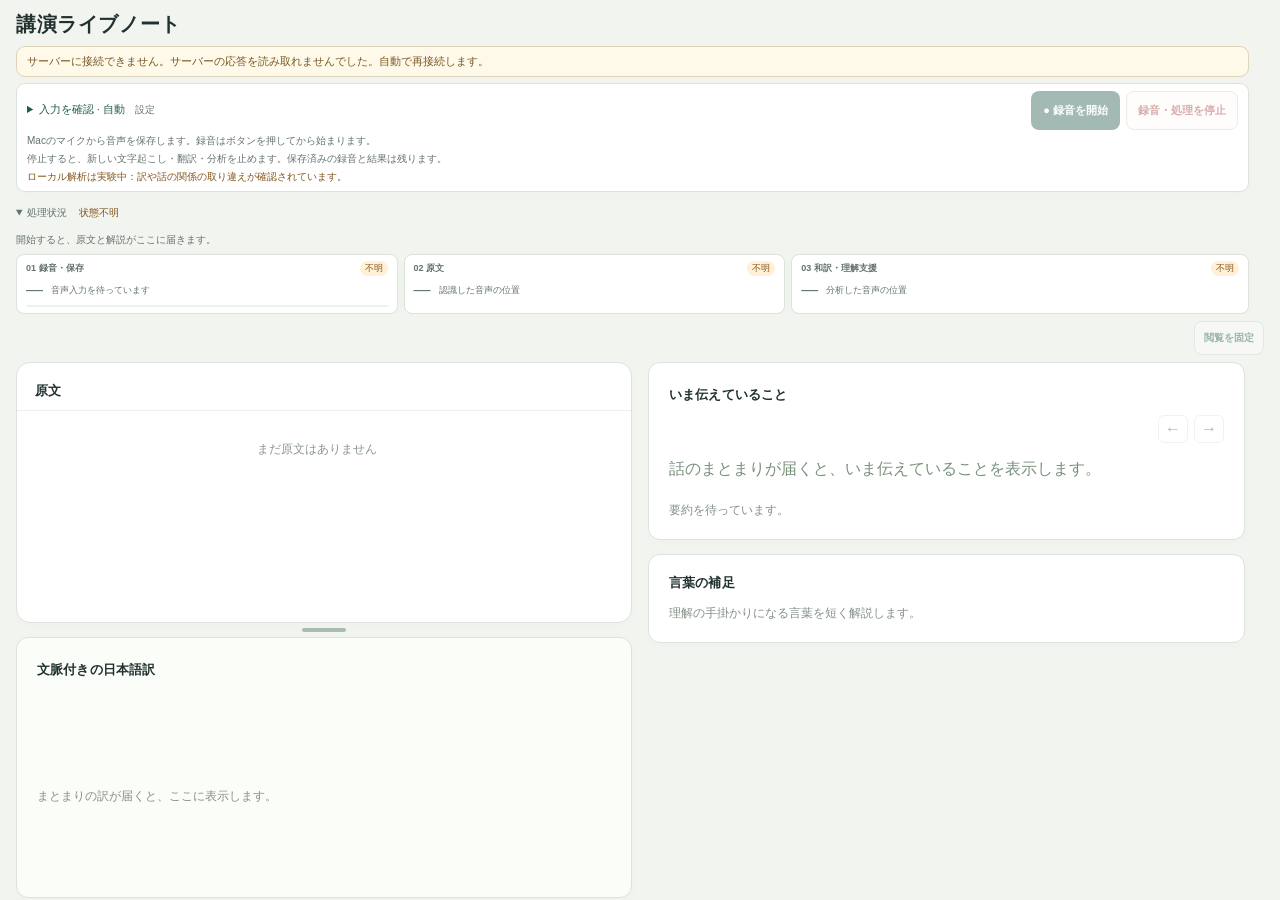
==== commit ec9f9260: "Stop new processing when the dashboard stop button is pressed" ====
--- a/audio-array/lecture-dashboard/index.html
+++ b/audio-array/lecture-dashboard/index.html
@@ -27,8 +27,9 @@
       <details id="preflight-details" class="preflight-details" hidden><summary id="preflight-summary">準備確認</summary><p id="preflight-message"></p><ul id="preflight-checks"></ul></details>
       <details id="agenda-card" class="agenda-card" hidden><summary id="agenda-heading">当日の予定</summary><ol id="agenda-list" class="agenda-list"></ol><p class="section-caption">予定の表示のみ。録音は自動で開始・停止しません。</p></details>
       </details>
-      <div class="record-actions"><button id="start-button" class="button primary" type="button" disabled><span aria-hidden="true">●</span> 録音を開始</button><button id="stop-button" class="button stop" type="button" disabled>録音を停止</button></div>
+      <div class="record-actions"><button id="start-button" class="button primary" type="button" disabled><span aria-hidden="true">●</span> 録音を開始</button><button id="stop-button" class="button stop" type="button" aria-describedby="stop-hint" disabled>録音・処理を停止</button></div>
       <p id="setup-hint" class="setup-hint">録音は開始ボタンを押してから始まります。</p>
+      <p id="stop-hint" class="setup-hint">停止すると、新しい文字起こし・翻訳・分析を止めます。保存済みの録音と結果は残ります。</p>
       <p id="local-quality-note" class="quality-note">ローカル解析は実験中：訳や話の関係の取り違えが確認されています。</p>
       <p id="devices-error" class="error-text" hidden></p>
     </section>
